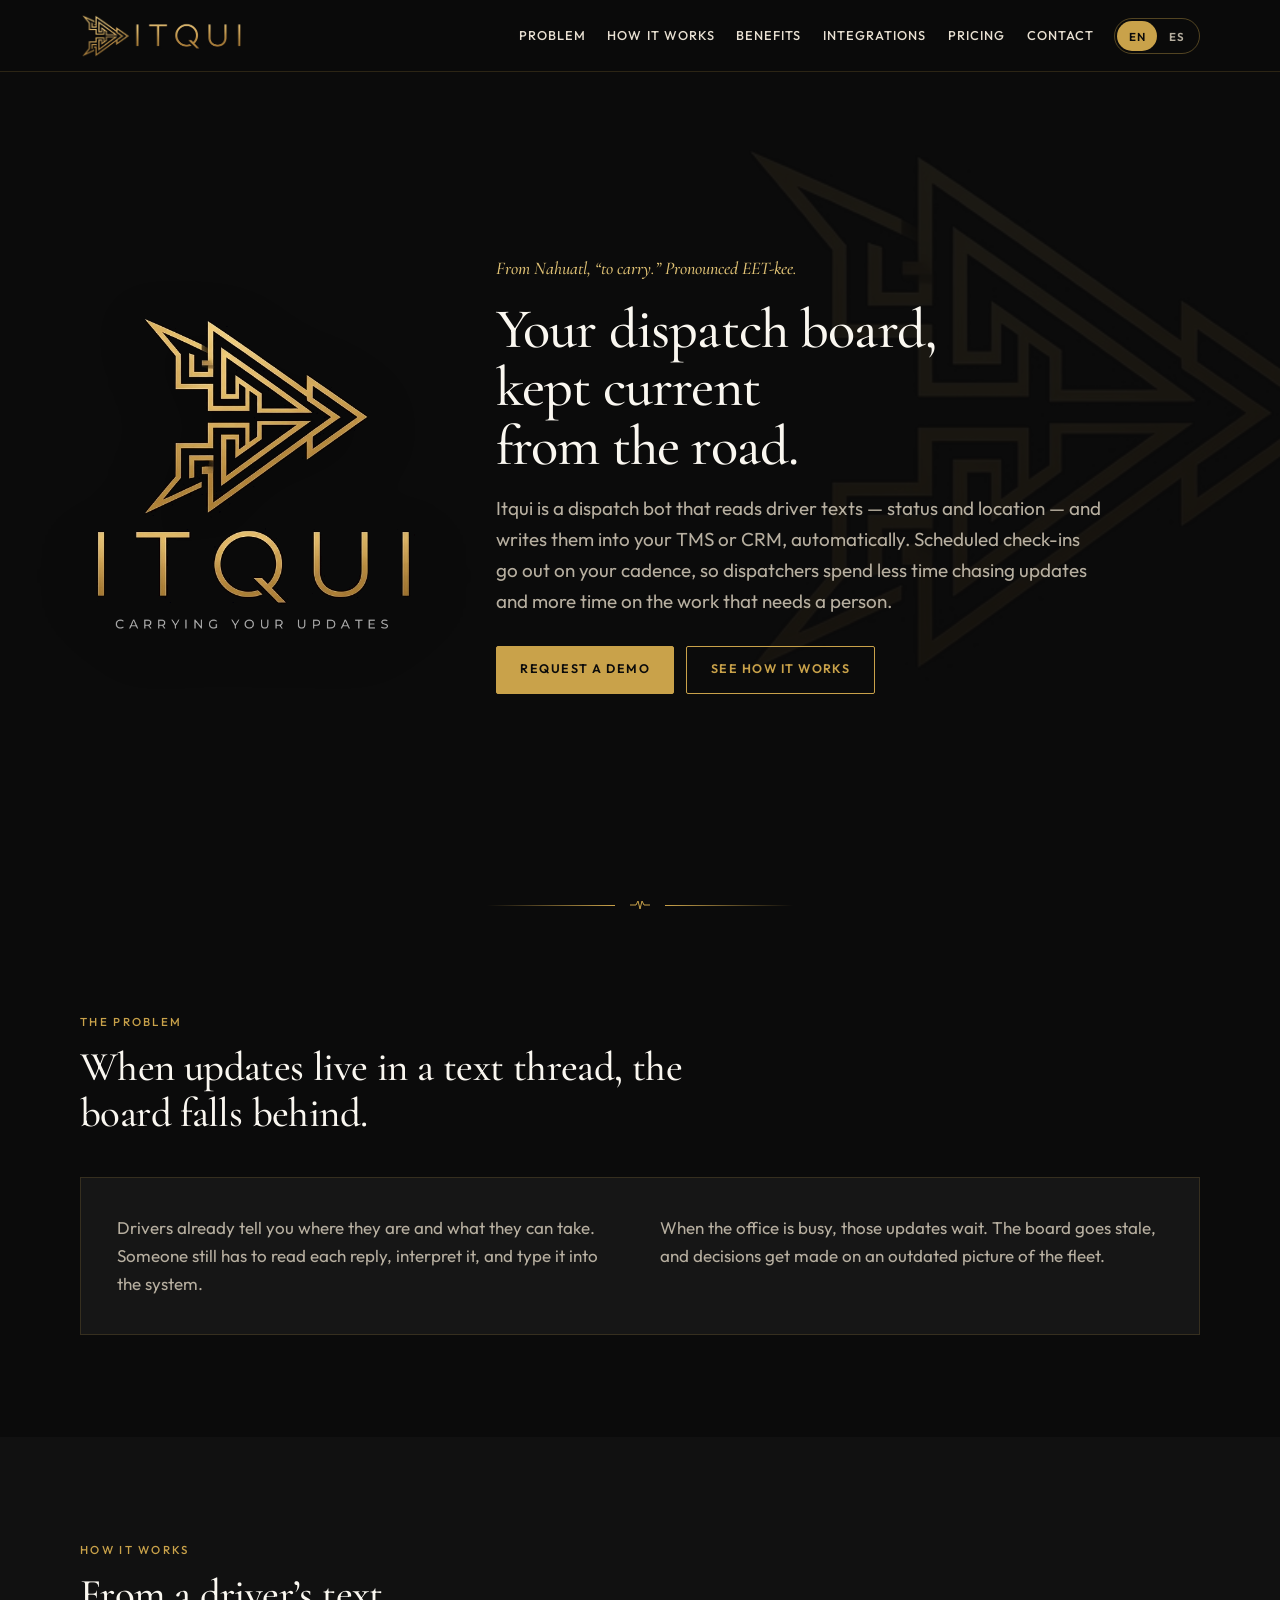
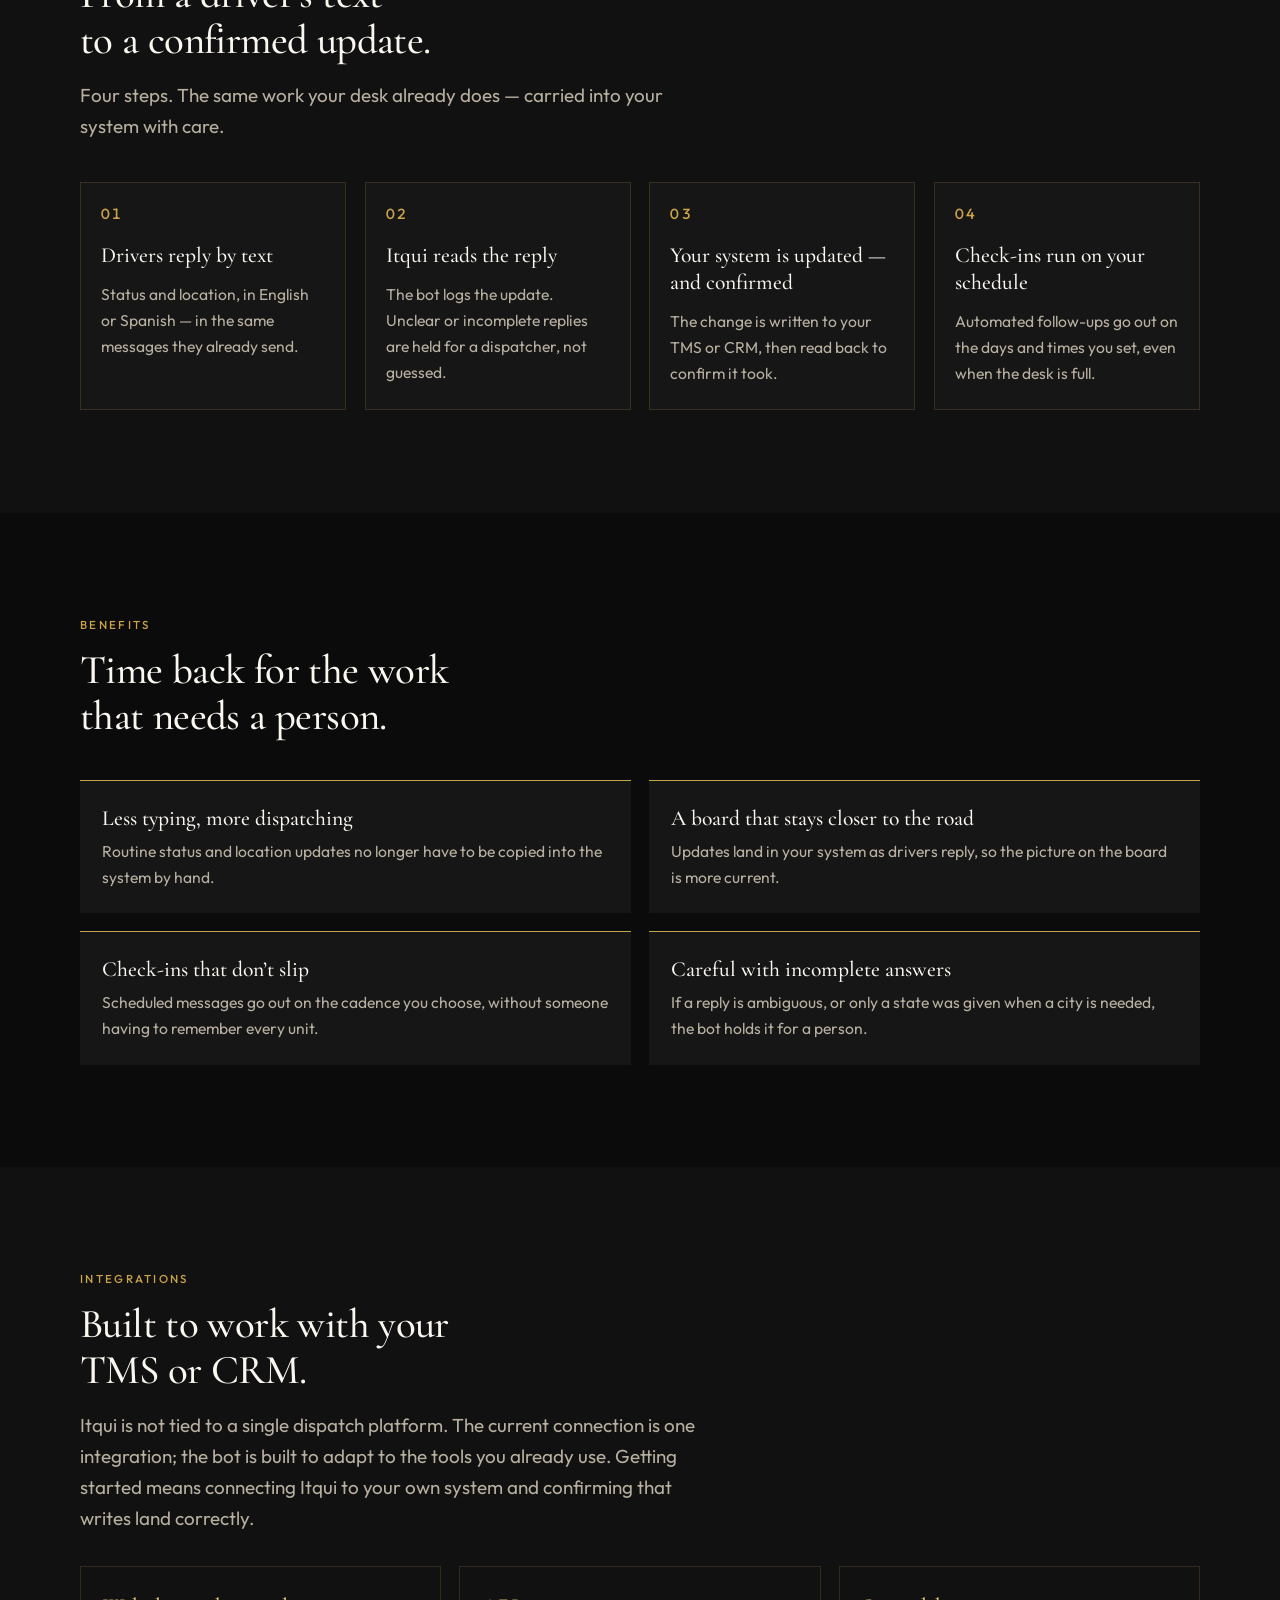
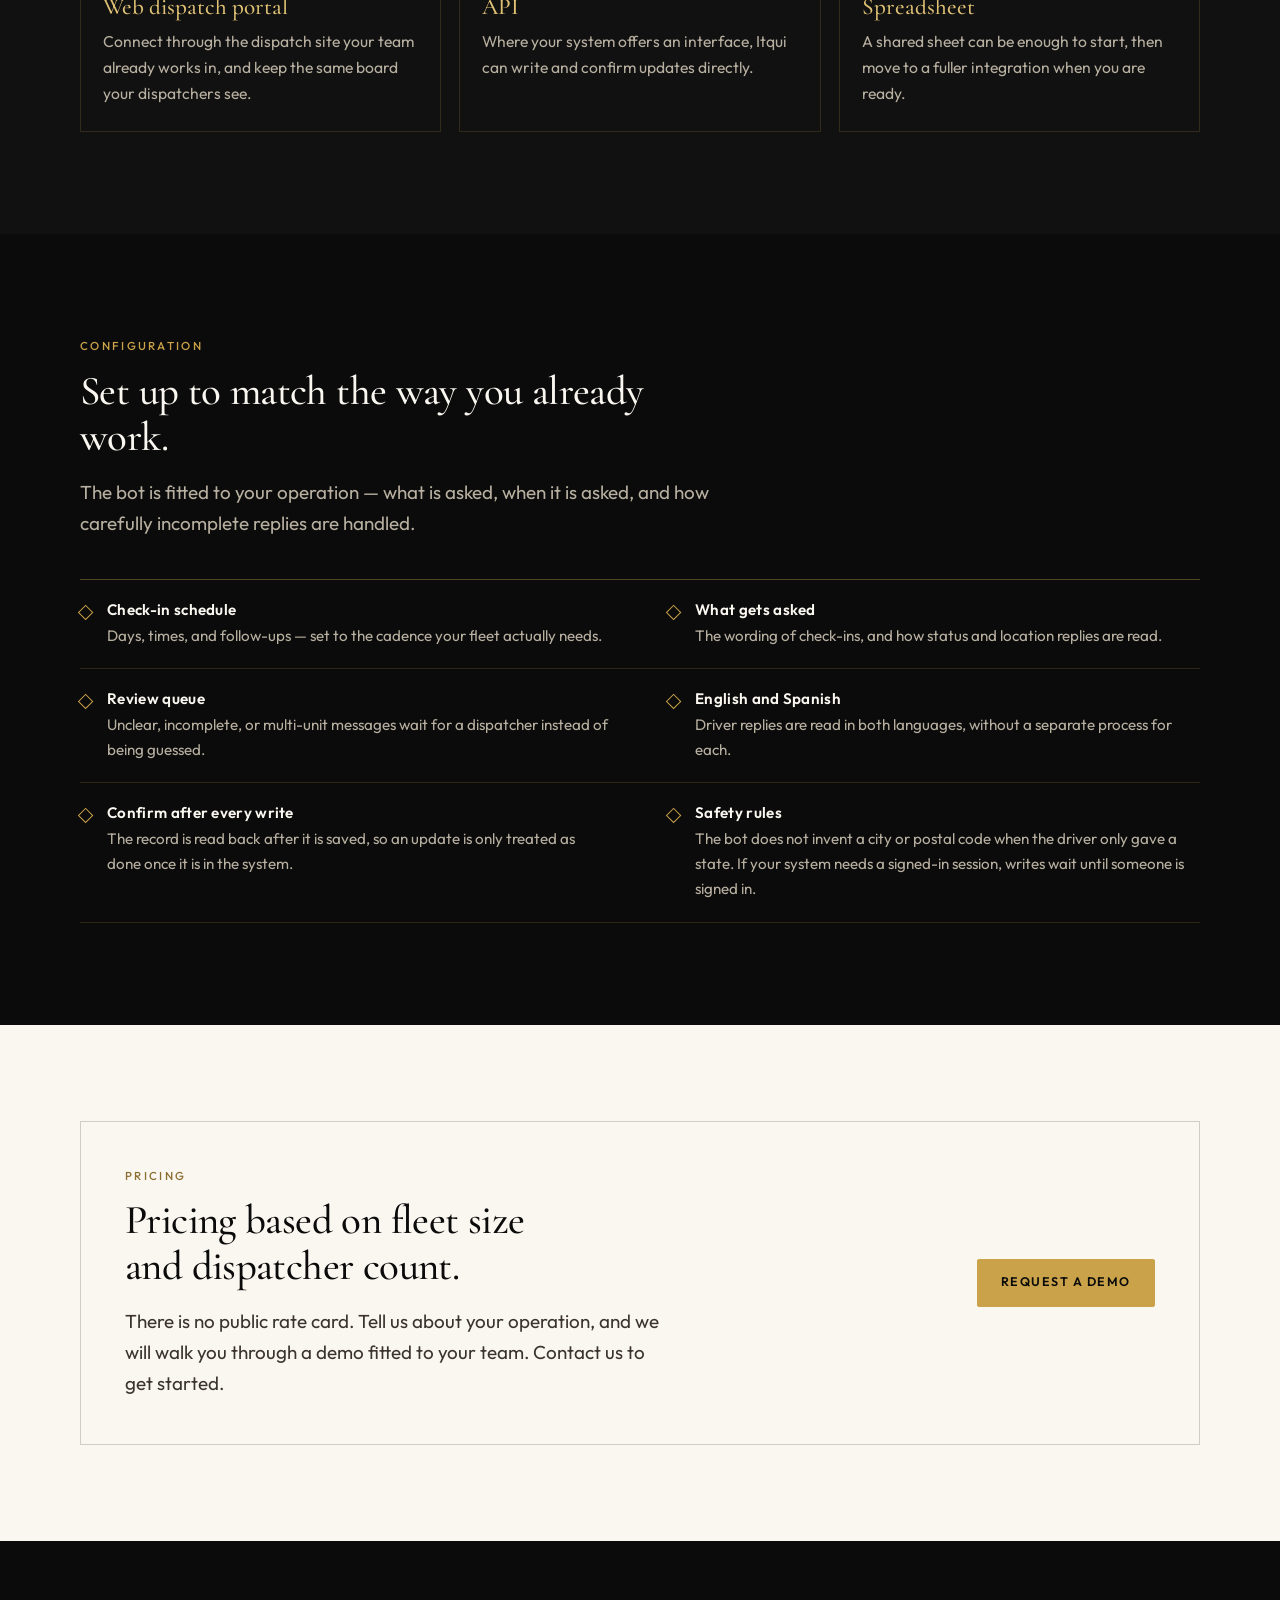
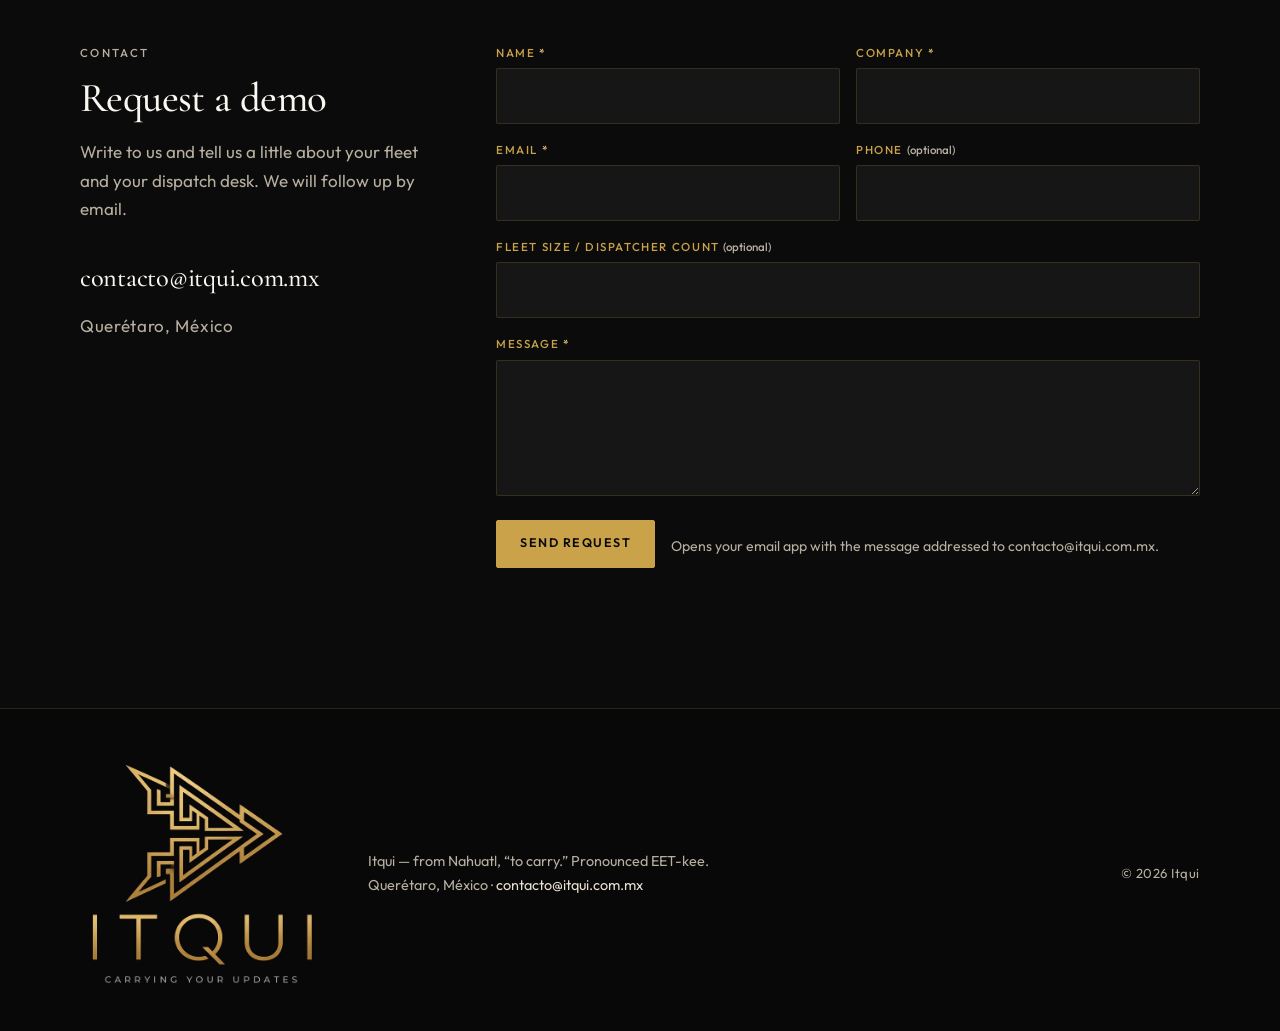
==== index.html @ 15d30010 "Add Itqui marketing site (static HTML/CSS/JS)." ====
<!DOCTYPE html>
<html lang="en" data-lang="en">
<head>
  <meta charset="utf-8">
  <meta name="viewport" content="width=device-width, initial-scale=1">
  <title>Itqui — Carrying your updates</title>
  <meta name="description" content="Itqui is a dispatch bot that keeps your TMS or CRM updated from driver texts — status and location — so dispatchers spend less time chasing updates.">
  <meta name="theme-color" content="#0B0B0B">
  <meta property="og:title" content="Itqui — Carrying your updates">
  <meta property="og:description" content="A dispatch bot that carries status and location updates from driver texts into your TMS or CRM.">
  <meta property="og:type" content="website">
  <meta property="og:locale" content="en_US">
  <meta property="og:locale:alternate" content="es_MX">
  <meta property="og:image" content="assets/itqui-black-gold-en.jpg">
  <link rel="icon" href="assets/favicon.ico" sizes="any">
  <link rel="icon" type="image/png" sizes="32x32" href="assets/favicon-32.png">
  <link rel="apple-touch-icon" href="assets/apple-touch-icon.png">
  <link rel="stylesheet" href="css/styles.css">
  <script>
    (function () {
      try {
        var q = new URLSearchParams(location.search).get("lang");
        var lang = (q === "es" || q === "en") ? q : (localStorage.getItem("itqui-lang") || "en");
        if (lang !== "es") lang = "en";
        document.documentElement.lang = lang;
        document.documentElement.setAttribute("data-lang", lang);
        if (lang === "es") {
          document.title = "Itqui — Llevamos tus actualizaciones";
        }
      } catch (e) {}
    })();
  </script>
</head>
<body id="top">
  <a class="skip" href="#main">
    <span class="lang-en">Skip to content</span>
    <span class="lang-es">Saltar al contenido</span>
  </a>

  <header class="site-header">
    <div class="wrap bar">
      <a class="brand" href="#top">
        <img src="assets/logo-nav.png" width="700" height="194" alt="Itqui">
      </a>
      <nav class="nav" id="site-nav" aria-label="Primary">
        <a href="#problem"><span class="lang-en">Problem</span><span class="lang-es">El problema</span></a>
        <a href="#how"><span class="lang-en">How it works</span><span class="lang-es">Cómo funciona</span></a>
        <a href="#benefits"><span class="lang-en">Benefits</span><span class="lang-es">Beneficios</span></a>
        <a href="#integrations"><span class="lang-en">Integrations</span><span class="lang-es">Integraciones</span></a>
        <a href="#pricing"><span class="lang-en">Pricing</span><span class="lang-es">Precios</span></a>
        <a href="#contact"><span class="lang-en">Contact</span><span class="lang-es">Contacto</span></a>
      </nav>
      <div class="lang-toggle" role="group" aria-label="Language">
        <button type="button" data-set-lang="en" aria-pressed="true">EN</button>
        <button type="button" data-set-lang="es" aria-pressed="false">ES</button>
      </div>
      <button class="menu-btn" type="button" aria-expanded="false" aria-controls="site-nav">
        <span></span>
        <span class="lang-en visually-hidden">Menu</span>
        <span class="lang-es visually-hidden">Menú</span>
      </button>
    </div>
  </header>

  <main id="main">
    <section class="hero" aria-labelledby="hero-title">
      <div class="wrap hero-grid">
        <div class="hero-brand">
          <img class="hero-lockup lang-en" src="assets/logo-lockup-en.png" width="582" height="570" alt="Itqui — Carrying your updates">
          <img class="hero-lockup lang-es" src="assets/logo-lockup-es.png" width="613" height="575" alt="Itqui — Llevamos tus actualizaciones">
        </div>
        <div class="hero-copy">
          <p class="meaning lang-en">From Nahuatl, “to carry.” Pronounced EET-kee.</p>
          <p class="meaning lang-es">Del náhuatl, «llevar». Se pronuncia EET-kee.</p>
          <h1 id="hero-title">
            <span class="lang-en">Your dispatch board,<br>kept current<br>from the road.</span>
            <span class="lang-es">Su tablero de despacho,<br>al día desde la carretera.</span>
          </h1>
          <p class="lead lang-en">Itqui is a dispatch bot that reads driver texts — status and location — and writes them into your TMS or CRM, automatically. Scheduled check-ins go out on your cadence, so dispatchers spend less time chasing updates and more time on the work that needs a person.</p>
          <p class="lead lang-es">Itqui es un bot de despacho que lee los mensajes de sus conductores — estatus y ubicación — y los registra automáticamente en su TMS o CRM. Los seguimientos programados salen en el horario que usted defina, para que los despachadores dediquen menos tiempo a perseguir actualizaciones y más al trabajo que requiere a una persona.</p>
          <div class="actions">
            <a class="btn btn-gold" href="#contact">
              <span class="lang-en">Request a demo</span>
              <span class="lang-es">Solicitar una demostración</span>
            </a>
            <a class="btn btn-ghost" href="#how">
              <span class="lang-en">See how it works</span>
              <span class="lang-es">Vea cómo funciona</span>
            </a>
          </div>
        </div>
      </div>
    </section>

    <div class="wrap" aria-hidden="true">
      <p class="ornament">
        <svg width="22" height="10" viewBox="0 0 22 10" fill="none">
          <path d="M1 5h6l2-4 2 8 2-8 2 4h6" stroke="#C9A24A" stroke-width="1"/>
        </svg>
      </p>
    </div>

    <section class="section" id="problem" aria-labelledby="problem-title">
      <div class="wrap">
        <div class="section-head">
          <p class="kicker"><span class="lang-en">The problem</span><span class="lang-es">El problema</span></p>
          <h2 id="problem-title">
            <span class="lang-en">When updates live in a text thread, the board falls behind.</span>
            <span class="lang-es">Cuando las actualizaciones viven en un hilo de mensajes, el tablero se queda atrás.</span>
          </h2>
        </div>
        <div class="problem-panel">
          <div>
            <p class="lang-en">Drivers already tell you where they are and what they can take. Someone still has to read each reply, interpret it, and type it into the system.</p>
            <p class="lang-es">Los conductores ya le dicen dónde están y qué pueden tomar. Aun así, alguien tiene que leer cada respuesta, interpretarla y capturarla en el sistema.</p>
          </div>
          <div>
            <p class="lang-en">When the office is busy, those updates wait. The board goes stale, and decisions get made on an outdated picture of the fleet.</p>
            <p class="lang-es">Cuando la oficina está ocupada, esas actualizaciones esperan. El tablero se desactualiza, y las decisiones se toman con una imagen atrasada de la flota.</p>
          </div>
        </div>
      </div>
    </section>

    <section class="section alt" id="how" aria-labelledby="how-title">
      <div class="wrap">
        <div class="section-head">
          <p class="kicker"><span class="lang-en">How it works</span><span class="lang-es">Cómo funciona</span></p>
          <h2 id="how-title">
            <span class="lang-en">From a driver’s text<br>to a confirmed update.</span>
            <span class="lang-es">Del mensaje del conductor a una actualización confirmada.</span>
          </h2>
          <p class="section-lead lang-en">Four steps. The same work your desk already does — carried into your system with care.</p>
          <p class="section-lead lang-es">Cuatro pasos. El mismo trabajo que ya hace su mesa de despacho, llevado a su sistema con cuidado.</p>
        </div>
        <div class="steps">
          <article class="step">
            <h3 class="lang-en">Drivers reply by text</h3>
            <h3 class="lang-es">Los conductores responden por mensaje</h3>
            <p class="lang-en">Status and location, in English or Spanish — in the same messages they already send.</p>
            <p class="lang-es">Estatus y ubicación, en español o en inglés, en los mismos mensajes que ya envían.</p>
          </article>
          <article class="step">
            <h3 class="lang-en">Itqui reads the reply</h3>
            <h3 class="lang-es">Itqui lee la respuesta</h3>
            <p class="lang-en">The bot logs the update. Unclear or incomplete replies are held for a dispatcher, not guessed.</p>
            <p class="lang-es">El bot registra la actualización. Las respuestas poco claras o incompletas se retienen para un despachador; no se adivinan.</p>
          </article>
          <article class="step">
            <h3 class="lang-en">Your system is updated — and confirmed</h3>
            <h3 class="lang-es">Su sistema se actualiza, y se confirma</h3>
            <p class="lang-en">The change is written to your TMS or CRM, then read back to confirm it took.</p>
            <p class="lang-es">El cambio se escribe en su TMS o CRM y luego se lee de vuelta para confirmar que quedó registrado.</p>
          </article>
          <article class="step">
            <h3 class="lang-en">Check-ins run on your schedule</h3>
            <h3 class="lang-es">Los seguimientos salen en su horario</h3>
            <p class="lang-en">Automated follow-ups go out on the days and times you set, even when the desk is full.</p>
            <p class="lang-es">Los seguimientos automáticos salen en los días y horarios que usted defina, incluso cuando la mesa está llena.</p>
          </article>
        </div>
      </div>
    </section>

    <section class="section" id="benefits" aria-labelledby="benefits-title">
      <div class="wrap">
        <div class="section-head">
          <p class="kicker"><span class="lang-en">Benefits</span><span class="lang-es">Beneficios</span></p>
          <h2 id="benefits-title">
            <span class="lang-en">Time back for the work<br>that needs a person.</span>
            <span class="lang-es">Tiempo de vuelta para el trabajo que necesita a una persona.</span>
          </h2>
        </div>
        <div class="benefits">
          <article class="benefit">
            <h3 class="lang-en">Less typing, more dispatching</h3>
            <h3 class="lang-es">Menos captura, más despacho</h3>
            <p class="lang-en">Routine status and location updates no longer have to be copied into the system by hand.</p>
            <p class="lang-es">Las actualizaciones rutinarias de estatus y ubicación ya no tienen que copiarse al sistema a mano.</p>
          </article>
          <article class="benefit">
            <h3 class="lang-en">A board that stays closer to the road</h3>
            <h3 class="lang-es">Un tablero más cerca de la carretera</h3>
            <p class="lang-en">Updates land in your system as drivers reply, so the picture on the board is more current.</p>
            <p class="lang-es">Las actualizaciones llegan a su sistema conforme responden los conductores, y el tablero queda más al día.</p>
          </article>
          <article class="benefit">
            <h3 class="lang-en">Check-ins that don’t slip</h3>
            <h3 class="lang-es">Seguimientos que no se posponen</h3>
            <p class="lang-en">Scheduled messages go out on the cadence you choose, without someone having to remember every unit.</p>
            <p class="lang-es">Los mensajes programados salen en el ritmo que usted elija, sin que alguien tenga que recordar cada unidad.</p>
          </article>
          <article class="benefit">
            <h3 class="lang-en">Careful with incomplete answers</h3>
            <h3 class="lang-es">Cuidado con las respuestas incompletas</h3>
            <p class="lang-en">If a reply is ambiguous, or only a state was given when a city is needed, the bot holds it for a person.</p>
            <p class="lang-es">Si una respuesta es ambigua, o solo se indicó el estado cuando se necesita la ciudad, el bot la retiene para una persona.</p>
          </article>
        </div>
      </div>
    </section>

    <section class="section alt" id="integrations" aria-labelledby="integrations-title">
      <div class="wrap">
        <div class="section-head integrations-intro">
          <p class="kicker"><span class="lang-en">Integrations</span><span class="lang-es">Integraciones</span></p>
          <h2 id="integrations-title">
            <span class="lang-en">Built to work with your<br>TMS or CRM.</span>
            <span class="lang-es">Hecho para trabajar con su TMS o CRM.</span>
          </h2>
          <p class="section-lead lang-en">Itqui is not tied to a single dispatch platform. The current connection is one integration; the bot is built to adapt to the tools you already use. Getting started means connecting Itqui to your own system and confirming that writes land correctly.</p>
          <p class="section-lead lang-es">Itqui no está atado a una sola plataforma de despacho. La conexión actual es una integración; el bot está hecho para adaptarse a las herramientas que usted ya usa. Empezar implica conectar Itqui a su propio sistema y confirmar que los registros quedan bien guardados.</p>
        </div>
        <div class="connect">
          <article>
            <h3 class="lang-en">Web dispatch portal</h3>
            <h3 class="lang-es">Portal web de despacho</h3>
            <p class="lang-en">Connect through the dispatch site your team already works in, and keep the same board your dispatchers see.</p>
            <p class="lang-es">Conéctese a través del sitio de despacho en el que su equipo ya trabaja, y conserve el mismo tablero que ven sus despachadores.</p>
          </article>
          <article>
            <h3>API</h3>
            <p class="lang-en">Where your system offers an interface, Itqui can write and confirm updates directly.</p>
            <p class="lang-es">Cuando su sistema ofrece una interfaz, Itqui puede escribir y confirmar las actualizaciones de forma directa.</p>
          </article>
          <article>
            <h3 class="lang-en">Spreadsheet</h3>
            <h3 class="lang-es">Hoja de cálculo</h3>
            <p class="lang-en">A shared sheet can be enough to start, then move to a fuller integration when you are ready.</p>
            <p class="lang-es">Una hoja compartida puede bastar para comenzar, y pasar a una integración más completa cuando usted lo decida.</p>
          </article>
        </div>
      </div>
    </section>

    <section class="section" id="configure" aria-labelledby="configure-title">
      <div class="wrap">
        <div class="section-head">
          <p class="kicker"><span class="lang-en">Configuration</span><span class="lang-es">Configuración</span></p>
          <h2 id="configure-title">
            <span class="lang-en">Set up to match the way you already work.</span>
            <span class="lang-es">Se configura al modo en que usted ya trabaja.</span>
          </h2>
          <p class="section-lead lang-en">The bot is fitted to your operation — what is asked, when it is asked, and how carefully incomplete replies are handled.</p>
          <p class="section-lead lang-es">El bot se ajusta a su operación: qué se pregunta, cuándo se pregunta, y con qué cuidado se tratan las respuestas incompletas.</p>
        </div>
        <div class="config-grid">
          <article class="config-item">
            <span class="config-mark" aria-hidden="true"></span>
            <div>
              <h3 class="lang-en">Check-in schedule</h3>
              <h3 class="lang-es">Horario de seguimientos</h3>
              <p class="lang-en">Days, times, and follow-ups — set to the cadence your fleet actually needs.</p>
              <p class="lang-es">Días, horarios y recordatorios, ajustados al ritmo que su flota realmente necesita.</p>
            </div>
          </article>
          <article class="config-item">
            <span class="config-mark" aria-hidden="true"></span>
            <div>
              <h3 class="lang-en">What gets asked</h3>
              <h3 class="lang-es">Qué se pregunta</h3>
              <p class="lang-en">The wording of check-ins, and how status and location replies are read.</p>
              <p class="lang-es">El texto de los seguimientos, y cómo se leen las respuestas de estatus y ubicación.</p>
            </div>
          </article>
          <article class="config-item">
            <span class="config-mark" aria-hidden="true"></span>
            <div>
              <h3 class="lang-en">Review queue</h3>
              <h3 class="lang-es">Cola de revisión</h3>
              <p class="lang-en">Unclear, incomplete, or multi-unit messages wait for a dispatcher instead of being guessed.</p>
              <p class="lang-es">Los mensajes poco claros, incompletos o de varias unidades esperan a un despachador en lugar de adivinarse.</p>
            </div>
          </article>
          <article class="config-item">
            <span class="config-mark" aria-hidden="true"></span>
            <div>
              <h3 class="lang-en">English and Spanish</h3>
              <h3 class="lang-es">Español e inglés</h3>
              <p class="lang-en">Driver replies are read in both languages, without a separate process for each.</p>
              <p class="lang-es">Las respuestas de los conductores se leen en ambos idiomas, sin un proceso aparte para cada uno.</p>
            </div>
          </article>
          <article class="config-item">
            <span class="config-mark" aria-hidden="true"></span>
            <div>
              <h3 class="lang-en">Confirm after every write</h3>
              <h3 class="lang-es">Confirmar después de cada registro</h3>
              <p class="lang-en">The record is read back after it is saved, so an update is only treated as done once it is in the system.</p>
              <p class="lang-es">El registro se lee de vuelta después de guardarse, de modo que una actualización solo se da por hecha cuando ya está en el sistema.</p>
            </div>
          </article>
          <article class="config-item">
            <span class="config-mark" aria-hidden="true"></span>
            <div>
              <h3 class="lang-en">Safety rules</h3>
              <h3 class="lang-es">Reglas de seguridad</h3>
              <p class="lang-en">The bot does not invent a city or postal code when the driver only gave a state. If your system needs a signed-in session, writes wait until someone is signed in.</p>
              <p class="lang-es">El bot no inventa una ciudad o un código postal cuando el conductor solo indicó el estado. Si su sistema necesita una sesión iniciada, las escrituras esperan hasta que alguien ingrese.</p>
            </div>
          </article>
        </div>
      </div>
    </section>

    <section class="pricing" id="pricing" aria-labelledby="pricing-title">
      <div class="wrap">
        <div class="pricing-frame">
          <div class="pricing-inner">
            <div>
              <p class="kicker"><span class="lang-en">Pricing</span><span class="lang-es">Precios</span></p>
              <h2 id="pricing-title">
                <span class="lang-en">Pricing based on fleet size<br>and dispatcher count.</span>
                <span class="lang-es">Los precios se basan en el tamaño de la flota<br>y el número de despachadores.</span>
              </h2>
              <p class="section-lead lang-en">There is no public rate card. Tell us about your operation, and we will walk you through a demo fitted to your team. Contact us to get started.</p>
              <p class="section-lead lang-es">No publicamos una lista de tarifas. Cuéntenos sobre su operación y le presentaremos una demostración ajustada a su equipo. Contáctenos para comenzar.</p>
            </div>
            <a class="btn btn-gold" href="#contact">
              <span class="lang-en">Request a demo</span>
              <span class="lang-es">Solicitar una demostración</span>
            </a>
          </div>
        </div>
      </div>
    </section>

    <section class="section" id="contact" aria-labelledby="contact-title">
      <div class="wrap contact-grid">
        <aside class="contact-aside">
          <p class="kicker"><span class="lang-en">Contact</span><span class="lang-es">Contacto</span></p>
          <h2 id="contact-title">
            <span class="lang-en">Request a demo</span>
            <span class="lang-es">Solicite una demostración</span>
          </h2>
          <p class="lang-en">Write to us and tell us a little about your fleet and your dispatch desk. We will follow up by email.</p>
          <p class="lang-es">Escríbanos y cuéntenos un poco sobre su flota y su mesa de despacho. Le responderemos por correo.</p>
          <a class="contact-email" href="mailto:contacto@itqui.com.mx">contacto@itqui.com.mx</a>
          <p class="place">Querétaro, México</p>
        </aside>

        <form class="form" id="demo-form" action="mailto:contacto@itqui.com.mx" method="post" enctype="text/plain">
          <div class="field">
            <label for="name"><span class="lang-en">Name</span><span class="lang-es">Nombre</span> <span class="req" aria-hidden="true">*</span></label>
            <input id="name" name="name" type="text" autocomplete="name" required>
          </div>
          <div class="field">
            <label for="company"><span class="lang-en">Company</span><span class="lang-es">Empresa</span> <span class="req" aria-hidden="true">*</span></label>
            <input id="company" name="company" type="text" autocomplete="organization" required>
          </div>
          <div class="field">
            <label for="email"><span class="lang-en">Email</span><span class="lang-es">Correo</span> <span class="req" aria-hidden="true">*</span></label>
            <input id="email" name="email" type="email" autocomplete="email" required>
          </div>
          <div class="field">
            <label for="phone"><span class="lang-en">Phone <span style="text-transform:none;letter-spacing:0;color:var(--muted)">(optional)</span></span><span class="lang-es">Teléfono <span style="text-transform:none;letter-spacing:0;color:var(--muted)">(opcional)</span></span></label>
            <input id="phone" name="phone" type="tel" autocomplete="tel">
          </div>
          <div class="field full">
            <label for="size"><span class="lang-en">Fleet size / dispatcher count <span style="text-transform:none;letter-spacing:0;color:var(--muted)">(optional)</span></span><span class="lang-es">Tamaño de flota / número de despachadores <span style="text-transform:none;letter-spacing:0;color:var(--muted)">(opcional)</span></span></label>
            <input id="size" name="size" type="text" autocomplete="off">
          </div>
          <div class="field full">
            <label for="message"><span class="lang-en">Message</span><span class="lang-es">Mensaje</span> <span class="req" aria-hidden="true">*</span></label>
            <textarea id="message" name="message" required></textarea>
          </div>
          <div class="full form-actions">
            <button class="btn btn-gold" type="submit">
              <span class="lang-en">Send request</span>
              <span class="lang-es">Enviar solicitud</span>
            </button>
            <p class="form-note lang-en">Opens your email app with the message addressed to contacto@itqui.com.mx.</p>
            <p class="form-note lang-es">Abre su aplicación de correo con el mensaje dirigido a contacto@itqui.com.mx.</p>
          </div>
          <p class="form-status full" id="form-status" role="status" aria-live="polite"></p>
        </form>
      </div>
    </section>
  </main>

  <footer class="site-footer">
    <div class="wrap footer-grid">
      <a href="#top">
        <img class="footer-lockup lang-en" src="assets/logo-lockup-en.png" width="582" height="570" alt="Itqui — Carrying your updates">
        <img class="footer-lockup lang-es" src="assets/logo-lockup-es.png" width="613" height="575" alt="Itqui — Llevamos tus actualizaciones">
      </a>
      <div>
        <p class="footer-meta lang-en">Itqui — from Nahuatl, “to carry.” Pronounced EET-kee.</p>
        <p class="footer-meta lang-es">Itqui — del náhuatl, «llevar». Se pronuncia EET-kee.</p>
        <p class="footer-meta">Querétaro, México · <a href="mailto:contacto@itqui.com.mx">contacto@itqui.com.mx</a></p>
      </div>
      <p class="footer-legal">© 2026 Itqui</p>
    </div>
  </footer>

  <script src="js/main.js"></script>
</body>
</html>
---- css/styles.css ----
@import url("fonts.css");

:root {
  --black: #0B0B0B;
  --ink: #111111;
  --charcoal: #2B2B2B;
  --panel: #161616;
  --gold: #C9A24A;
  --gold-bright: #E0C275;
  --gold-deep: #8A6E32;
  --ivory: #FAF7F0;
  --ivory-dim: #E8E0D2;
  --text: #F3EDE0;
  --muted: #B7AFA0;
  --line: rgba(201, 162, 74, 0.38);
  --line-soft: rgba(201, 162, 74, 0.18);
  --header-h: 4.5rem;
  --wrap: 70rem;
  --gutter: clamp(1.25rem, 4.5vw, 2.75rem);
  --font-sans: "Outfit", "Segoe UI", sans-serif;
  --font-serif: "Cormorant Garamond", "Times New Roman", serif;
  --radius: 2px;
  --shadow: 0 20px 60px rgba(0, 0, 0, 0.35);
}

*,
*::before,
*::after { box-sizing: border-box; }

html {
  scroll-behavior: smooth;
  scroll-padding-top: calc(var(--header-h) + 0.85rem);
  background: var(--black);
}

@media (prefers-reduced-motion: reduce) {
  html { scroll-behavior: auto; }
  *, *::before, *::after {
    animation: none !important;
    transition: none !important;
  }
}

body {
  margin: 0;
  overflow-x: hidden;
  background: var(--black);
  color: var(--text);
  font-family: var(--font-sans);
  font-weight: 400;
  font-size: 1.0625rem;
  line-height: 1.65;
  -webkit-font-smoothing: antialiased;
  -moz-osx-font-smoothing: grayscale;
  text-rendering: optimizeLegibility;
}

img { max-width: 100%; height: auto; display: block; }
button, input, select, textarea { font: inherit; color: inherit; }
a { color: var(--gold); text-decoration: none; }
a:hover { color: var(--gold-bright); }

::selection {
  background: var(--gold);
  color: var(--black);
}

:focus { outline: none; }
:focus-visible {
  outline: 2px solid var(--gold-bright);
  outline-offset: 3px;
}

.wrap {
  width: min(var(--wrap), calc(100% - 2 * var(--gutter)));
  margin-inline: auto;
}

/* Language visibility */
html[data-lang="en"] .lang-es,
html[data-lang="es"] .lang-en { display: none !important; }

/* Skip link */
.skip {
  position: absolute;
  left: var(--gutter);
  top: -100px;
  z-index: 200;
  background: var(--gold);
  color: var(--black);
  padding: 0.6rem 1rem;
  font-weight: 600;
  letter-spacing: 0.04em;
  text-transform: uppercase;
  font-size: 0.8rem;
}
.skip:focus { top: 0.6rem; color: var(--black); }

/* Header */
.site-header {
  position: sticky;
  top: 0;
  z-index: 100;
  height: var(--header-h);
  background: rgba(11, 11, 11, 0.88);
  backdrop-filter: blur(16px) saturate(1.2);
  -webkit-backdrop-filter: blur(16px) saturate(1.2);
  border-bottom: 1px solid var(--line-soft);
}

.site-header .bar {
  height: var(--header-h);
  display: flex;
  align-items: center;
  gap: 1.25rem;
}

.brand {
  display: flex;
  align-items: center;
  flex: 0 0 auto;
  margin-right: auto;
}
.brand img {
  height: 2.55rem;
  width: auto;
}
@media (min-width: 700px) {
  .brand img { height: 2.85rem; }
}

.nav {
  display: flex;
  align-items: center;
  gap: 0.15rem 1.35rem;
}
.nav a {
  color: var(--ivory-dim);
  font-size: 0.8rem;
  font-weight: 500;
  letter-spacing: 0.08em;
  text-transform: uppercase;
  padding: 0.35rem 0;
  position: relative;
}
.nav a:hover { color: var(--ivory); }
.nav a::after {
  content: "";
  position: absolute;
  left: 0;
  right: 0;
  bottom: 0;
  height: 1px;
  background: var(--gold);
  transform: scaleX(0);
  transform-origin: left;
  transition: transform 0.25s ease;
}
.nav a:hover::after,
.nav a:focus-visible::after { transform: scaleX(1); }

.lang-toggle {
  display: inline-flex;
  align-items: center;
  border: 1px solid var(--line);
  border-radius: 999px;
  padding: 0.15rem;
  flex: 0 0 auto;
}
.lang-toggle button {
  appearance: none;
  background: transparent;
  border: 0;
  color: var(--muted);
  cursor: pointer;
  min-width: 2.4rem;
  height: 1.85rem;
  padding: 0 0.7rem;
  border-radius: 999px;
  font-size: 0.72rem;
  font-weight: 600;
  letter-spacing: 0.12em;
}
.lang-toggle button[aria-pressed="true"] {
  background: var(--gold);
  color: var(--black);
}
.lang-toggle button:hover:not([aria-pressed="true"]) {
  color: var(--ivory);
}

.menu-btn {
  display: none;
  appearance: none;
  background: transparent;
  border: 1px solid var(--line);
  width: 2.6rem;
  height: 2.6rem;
  padding: 0;
  cursor: pointer;
  border-radius: var(--radius);
  position: relative;
  flex: 0 0 auto;
}
.menu-btn span,
.menu-btn span::before,
.menu-btn span::after {
  display: block;
  width: 1.05rem;
  height: 1.5px;
  background: var(--gold);
  position: absolute;
  left: 50%;
  top: 50%;
  transform: translate(-50%, -50%);
  transition: 0.2s ease;
}
.menu-btn span::before,
.menu-btn span::after { content: ""; }
.menu-btn span::before { transform: translate(-50%, calc(-50% - 5px)); }
.menu-btn span::after { transform: translate(-50%, calc(-50% + 5px)); }
.menu-btn[aria-expanded="true"] span { background: transparent; }
.menu-btn[aria-expanded="true"] span::before {
  transform: translate(-50%, -50%) rotate(45deg);
}
.menu-btn[aria-expanded="true"] span::after {
  transform: translate(-50%, -50%) rotate(-45deg);
}

@media (max-width: 980px) {
  .menu-btn { display: inline-block; }
  .nav {
    display: none;
    position: absolute;
    top: var(--header-h);
    left: 0;
    right: 0;
    flex-direction: column;
    align-items: stretch;
    gap: 0;
    background: #0B0B0B;
    border-bottom: 1px solid var(--line);
    padding: 0.5rem var(--gutter) 1.5rem;
    min-height: calc(100svh - var(--header-h));
    z-index: 99;
  }
  body.nav-open .nav { display: flex; }
  body.nav-open { overflow: hidden; }
  .nav a {
    padding: 0.85rem 0;
    border-bottom: 1px solid var(--line-soft);
    font-size: 0.9rem;
  }
  .nav a::after { display: none; }
}

/* Shared typography */
.kicker {
  margin: 0 0 0.85rem;
  color: var(--gold);
  font-size: 0.72rem;
  font-weight: 500;
  letter-spacing: 0.2em;
  text-transform: uppercase;
}
h1, h2, h3 {
  font-family: var(--font-serif);
  font-weight: 500;
  color: var(--ivory);
  letter-spacing: -0.015em;
  line-height: 1.12;
}
h1 {
  margin: 0 0 1.1rem;
  font-size: clamp(2.15rem, 4.4vw, 3.85rem);
  font-weight: 500;
  line-height: 1.04;
}
h2 {
  margin: 0 0 1rem;
  font-size: clamp(1.85rem, 3.2vw, 2.85rem);
}
h3 {
  margin: 0 0 0.45rem;
  font-size: 1.35rem;
  letter-spacing: 0;
  line-height: 1.25;
}
.lead, .section-lead {
  margin: 0;
  color: var(--muted);
  font-size: clamp(1.02rem, 1.5vw, 1.18rem);
  line-height: 1.65;
  max-width: 40rem;
}
.section {
  padding: clamp(3.5rem, 8vw, 6.5rem) 0;
  position: relative;
}
.section.alt { background: var(--ink); }
.section-head {
  max-width: 40rem;
  margin-bottom: 2.5rem;
}

/* Buttons */
.btn {
  display: inline-flex;
  align-items: center;
  justify-content: center;
  gap: 0.55rem;
  min-height: 3rem;
  padding: 0.8rem 1.45rem;
  border-radius: var(--radius);
  font-size: 0.78rem;
  font-weight: 600;
  letter-spacing: 0.12em;
  text-transform: uppercase;
  cursor: pointer;
  border: 1px solid transparent;
  text-decoration: none;
  transition: background 0.2s ease, color 0.2s ease, border-color 0.2s ease;
}
.btn-gold {
  background: var(--gold);
  color: var(--black);
  border-color: var(--gold);
}
.btn-gold:hover {
  background: var(--gold-bright);
  color: var(--black);
  border-color: var(--gold-bright);
}
.btn-ghost {
  background: transparent;
  color: var(--gold);
  border-color: var(--gold);
}
.btn-ghost:hover {
  background: rgba(201, 162, 74, 0.1);
  color: var(--gold-bright);
  border-color: var(--gold-bright);
}
.btn-dark {
  background: var(--black);
  color: var(--ivory);
  border-color: var(--black);
}
.btn-dark:hover {
  background: var(--charcoal);
  color: var(--ivory);
}

.actions {
  display: flex;
  flex-wrap: wrap;
  gap: 0.75rem;
  margin-top: 1.75rem;
}

/* Ornamental rule */
.ornament {
  display: flex;
  align-items: center;
  justify-content: center;
  gap: 0.85rem;
  margin: 0;
  color: var(--gold);
}
.ornament::before,
.ornament::after {
  content: "";
  height: 1px;
  width: min(8rem, 22vw);
  background: linear-gradient(90deg, transparent, var(--gold));
}
.ornament::after {
  background: linear-gradient(90deg, var(--gold), transparent);
}
.ornament svg { flex: 0 0 auto; }

/* Hero */
.hero {
  position: relative;
  overflow: hidden;
  padding: clamp(2.2rem, 6vw, 4.5rem) 0 clamp(3.5rem, 8vw, 6rem);
  min-height: calc(100svh - var(--header-h));
  display: flex;
  align-items: center;
}
.hero::before {
  content: "";
  position: absolute;
  right: -6%;
  top: 8%;
  width: min(54vw, 620px);
  aspect-ratio: 385 / 341;
  background: url("../assets/logo-mark.png") no-repeat center / contain;
  opacity: 0.07;
  pointer-events: none;
}
.hero-grid {
  position: relative;
  display: grid;
  gap: clamp(1.75rem, 4vw, 4rem);
  align-items: center;
}
@media (min-width: 980px) {
  .hero-grid {
    grid-template-columns: minmax(15rem, 22rem) 1fr;
    gap: 4rem;
  }
}

@media (max-width: 979px) {
  .hero::before { display: none; }
  .hero { min-height: 0; }
  .hero-lockup { width: min(100%, 17.5rem); }
}

.hero-brand { display: flex; justify-content: center; }
.hero-lockup {
  width: min(100%, 22rem);
  margin-inline: auto;
  filter: drop-shadow(0 12px 28px rgba(0, 0, 0, 0.45));
}
.hero-copy { max-width: 38rem; }
.meaning {
  margin: 0 0 1rem;
  color: var(--gold-bright);
  font-family: var(--font-serif);
  font-style: italic;
  font-size: 1.12rem;
  font-weight: 500;
}

/* Problem */
.problem-panel {
  border: 1px solid var(--line-soft);
  background: var(--panel);
  padding: clamp(1.5rem, 3vw, 2.25rem);
  display: grid;
  gap: 1.5rem;
}
@media (min-width: 800px) {
  .problem-panel {
    grid-template-columns: 1fr 1fr;
    gap: 2.5rem;
    align-items: start;
  }
}
.problem-panel p { margin: 0; color: var(--muted); }
.problem-panel p + p { margin-top: 1rem; }

/* How it works */
.steps {
  display: grid;
  gap: 1.15rem;
  counter-reset: step;
}
@media (min-width: 800px) {
  .steps { grid-template-columns: 1fr 1fr; }
}
@media (min-width: 1100px) {
  .steps { grid-template-columns: repeat(4, 1fr); }
}
.step {
  position: relative;
  padding: 1.5rem 1.25rem 1.4rem;
  border: 1px solid var(--line-soft);
  background: var(--panel);
  min-height: 100%;
  display: flex;
  flex-direction: column;
  gap: 0.4rem;
}
.step::before {
  counter-increment: step;
  content: counter(step, decimal-leading-zero);
  font-family: var(--font-sans);
  font-weight: 500;
  font-size: 0.92rem;
  color: var(--gold);
  letter-spacing: 0.16em;
  font-variant-numeric: tabular-nums lining-nums;
  display: block;
  margin-bottom: 0.85rem;
  line-height: 1;
}
.step p {
  margin: 0;
  color: var(--muted);
  font-size: 0.98rem;
}

/* Benefits */
.benefits {
  display: grid;
  gap: 1.15rem;
}
@media (min-width: 700px) {
  .benefits { grid-template-columns: 1fr 1fr; }
}
.benefit {
  padding: 1.5rem 1.35rem 1.4rem;
  border-top: 1px solid var(--gold);
  background: var(--panel);
}
.benefit p {
  margin: 0;
  color: var(--muted);
  font-size: 0.98rem;
}

/* Integrations */
.integrations-intro { margin-bottom: 2rem; }
.connect {
  display: grid;
  gap: 1.15rem;
}
@media (min-width: 800px) {
  .connect { grid-template-columns: repeat(3, 1fr); }
}
.connect article {
  padding: 1.6rem 1.35rem 1.5rem;
  border: 1px solid var(--line-soft);
  background: transparent;
}
.connect h3 { color: var(--gold-bright); font-size: 1.45rem; }
.connect p { margin: 0; color: var(--muted); font-size: 0.98rem; }

/* Configuration */
.config-grid {
  display: grid;
  gap: 0;
  border-top: 1px solid var(--line);
}
@media (min-width: 800px) {
  .config-grid { grid-template-columns: 1fr 1fr; }
}
.config-item {
  display: grid;
  grid-template-columns: auto 1fr;
  gap: 0.9rem 1rem;
  padding: 1.25rem 0.25rem 1.25rem 0;
  border-bottom: 1px solid var(--line-soft);
  align-items: start;
}
@media (min-width: 800px) {
  .config-item:nth-child(odd) { padding-right: 1.75rem; }
  .config-item:nth-child(even) { padding-left: 1.75rem; }
}
.config-mark {
  width: 0.7rem;
  height: 0.7rem;
  margin-top: 0.45rem;
  border: 1px solid var(--gold);
  background: transparent;
  transform: rotate(45deg);
  flex: 0 0 auto;
}
.config-item h3 {
  font-family: var(--font-sans);
  font-size: 0.95rem;
  font-weight: 600;
  letter-spacing: 0.02em;
  margin: 0 0 0.25rem;
}
.config-item p {
  margin: 0;
  color: var(--muted);
  font-size: 0.95rem;
  grid-column: 2;
}

/* Pricing band */
.pricing {
  background: var(--ivory);
  color: var(--black);
  padding: clamp(3.5rem, 8vw, 6rem) 0;
}
.pricing .kicker { color: var(--gold-deep); }
.pricing h2,
.pricing p { color: var(--black); }
.pricing .section-lead { color: #3A342C; max-width: 34rem; }
.pricing-inner {
  display: grid;
  gap: 2rem;
  align-items: end;
}
@media (min-width: 800px) {
  .pricing-inner {
    grid-template-columns: 1.3fr auto;
    align-items: center;
    gap: 3rem;
  }
}
.pricing-frame {
  border: 1px solid rgba(11, 11, 11, 0.18);
  padding: clamp(1.75rem, 4vw, 2.75rem);
}

/* Contact */
.contact-grid {
  display: grid;
  gap: 2.5rem;
}
@media (min-width: 880px) {
  .contact-grid {
    grid-template-columns: minmax(16rem, 22rem) 1fr;
    gap: 4rem;
    align-items: start;
  }
}
.contact-aside p { color: var(--muted); }
.contact-email {
  display: inline-block;
  margin: 1.1rem 0 0.35rem;
  font-family: var(--font-serif);
  font-size: 1.65rem;
  font-weight: 500;
  color: var(--ivory);
  letter-spacing: -0.01em;
  word-break: break-word;
}
.contact-email:hover { color: var(--gold-bright); }
.place {
  margin: 0.35rem 0 0;
  color: var(--muted);
  letter-spacing: 0.04em;
}

.form {
  display: grid;
  gap: 1rem;
  grid-template-columns: 1fr;
}
@media (min-width: 640px) {
  .form { grid-template-columns: 1fr 1fr; }
  .form .full { grid-column: 1 / -1; }
}
.field label {
  display: block;
  margin-bottom: 0.4rem;
  font-size: 0.72rem;
  font-weight: 500;
  letter-spacing: 0.14em;
  text-transform: uppercase;
  color: var(--gold);
}
.field .req { color: var(--gold-bright); }
.field input,
.field textarea {
  width: 100%;
  background: var(--panel);
  border: 1px solid var(--line-soft);
  border-radius: var(--radius);
  color: var(--ivory);
  padding: 0.8rem 0.9rem;
  caret-color: var(--gold);
}
.field input:hover,
.field textarea:hover { border-color: var(--line); }
.field input:focus-visible,
.field textarea:focus-visible {
  outline: none;
  border-color: var(--gold);
  box-shadow: 0 0 0 3px rgba(201, 162, 74, 0.2);
}
.field textarea {
  min-height: 8.5rem;
  resize: vertical;
}
.form-note {
  margin: 0.4rem 0 0;
  font-size: 0.88rem;
  color: var(--muted);
}
.form-status {
  margin: 0.2rem 0 0;
  font-size: 0.95rem;
  color: var(--gold-bright);
  min-height: 1.2em;
}
.form-actions { display: flex; align-items: center; gap: 1rem; flex-wrap: wrap; }

/* Footer */
.site-footer {
  border-top: 1px solid var(--line-soft);
  padding: 2.75rem 0 2.2rem;
  background: #080808;
}
.footer-grid {
  display: grid;
  gap: 1.75rem;
  align-items: end;
}
@media (min-width: 800px) {
  .footer-grid {
    grid-template-columns: auto 1fr auto;
    align-items: center;
    gap: 2.5rem;
  }
}
.footer-lockup {
  width: min(16.5rem, 70vw);
}
@media (min-width: 800px) {
  .footer-lockup { width: 15.5rem; }
}
.footer-meta {
  color: var(--muted);
  font-size: 0.9rem;
  margin: 0;
}
.footer-meta a { color: var(--ivory-dim); }
.footer-meta a:hover { color: var(--gold-bright); }
.footer-legal {
  margin: 0;
  color: var(--muted);
  font-size: 0.82rem;
  letter-spacing: 0.04em;
}

@media (max-width: 899px) {
  .hero::before { display: none; }
  .hero { min-height: 0; padding-top: 1.35rem; padding-bottom: 2.5rem; }
  .hero-lockup { width: min(100%, 14.75rem); }
  .meaning { margin-bottom: 0.65rem; }
  .hero .lead { font-size: 0.98rem; line-height: 1.55; }
  .actions { flex-direction: column; align-items: stretch; }
  .actions .btn { width: 100%; }
}



.visually-hidden {
  position: absolute;
  width: 1px;
  height: 1px;
  padding: 0;
  margin: -1px;
  overflow: hidden;
  clip: rect(0, 0, 0, 0);
  white-space: nowrap;
  border: 0;
}

html[data-lang="en"] .lang-toggle button[data-set-lang="en"],
html[data-lang="es"] .lang-toggle button[data-set-lang="es"] {
  background: var(--gold);
  color: var(--black);
}
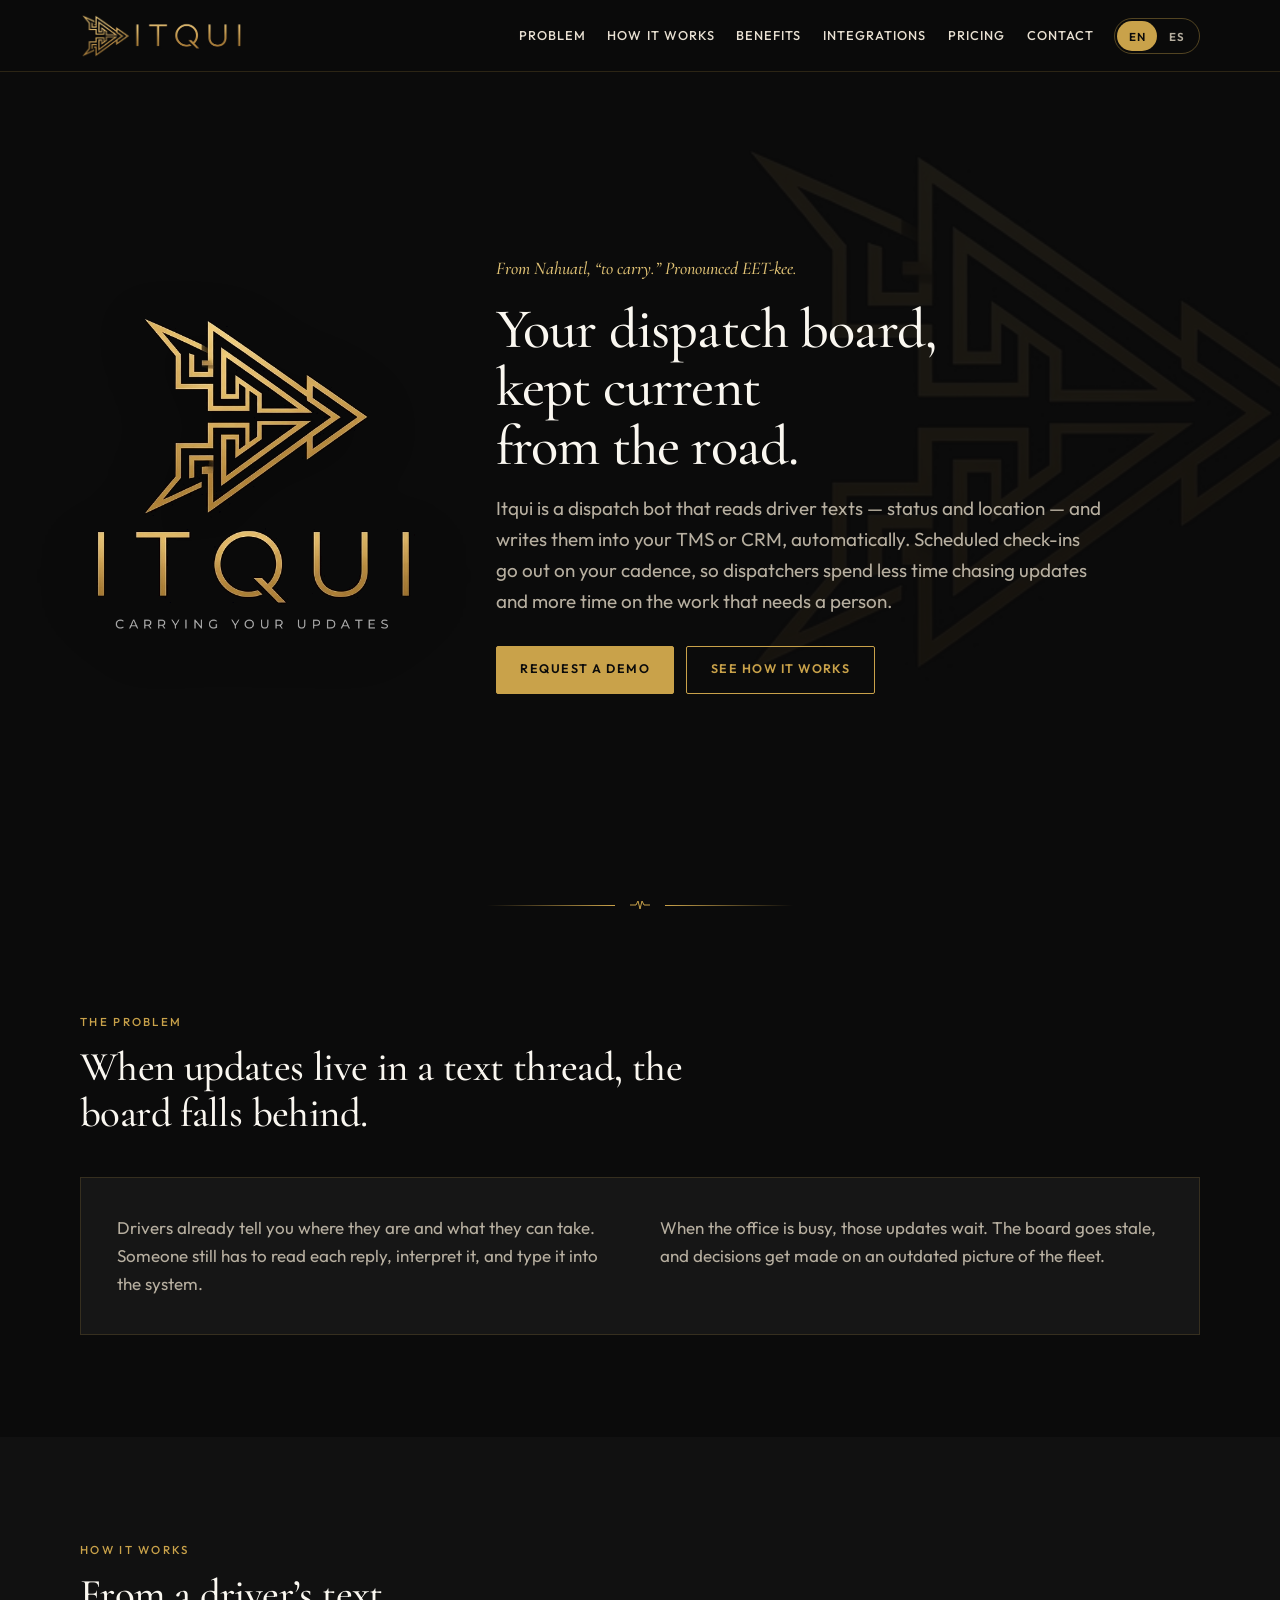
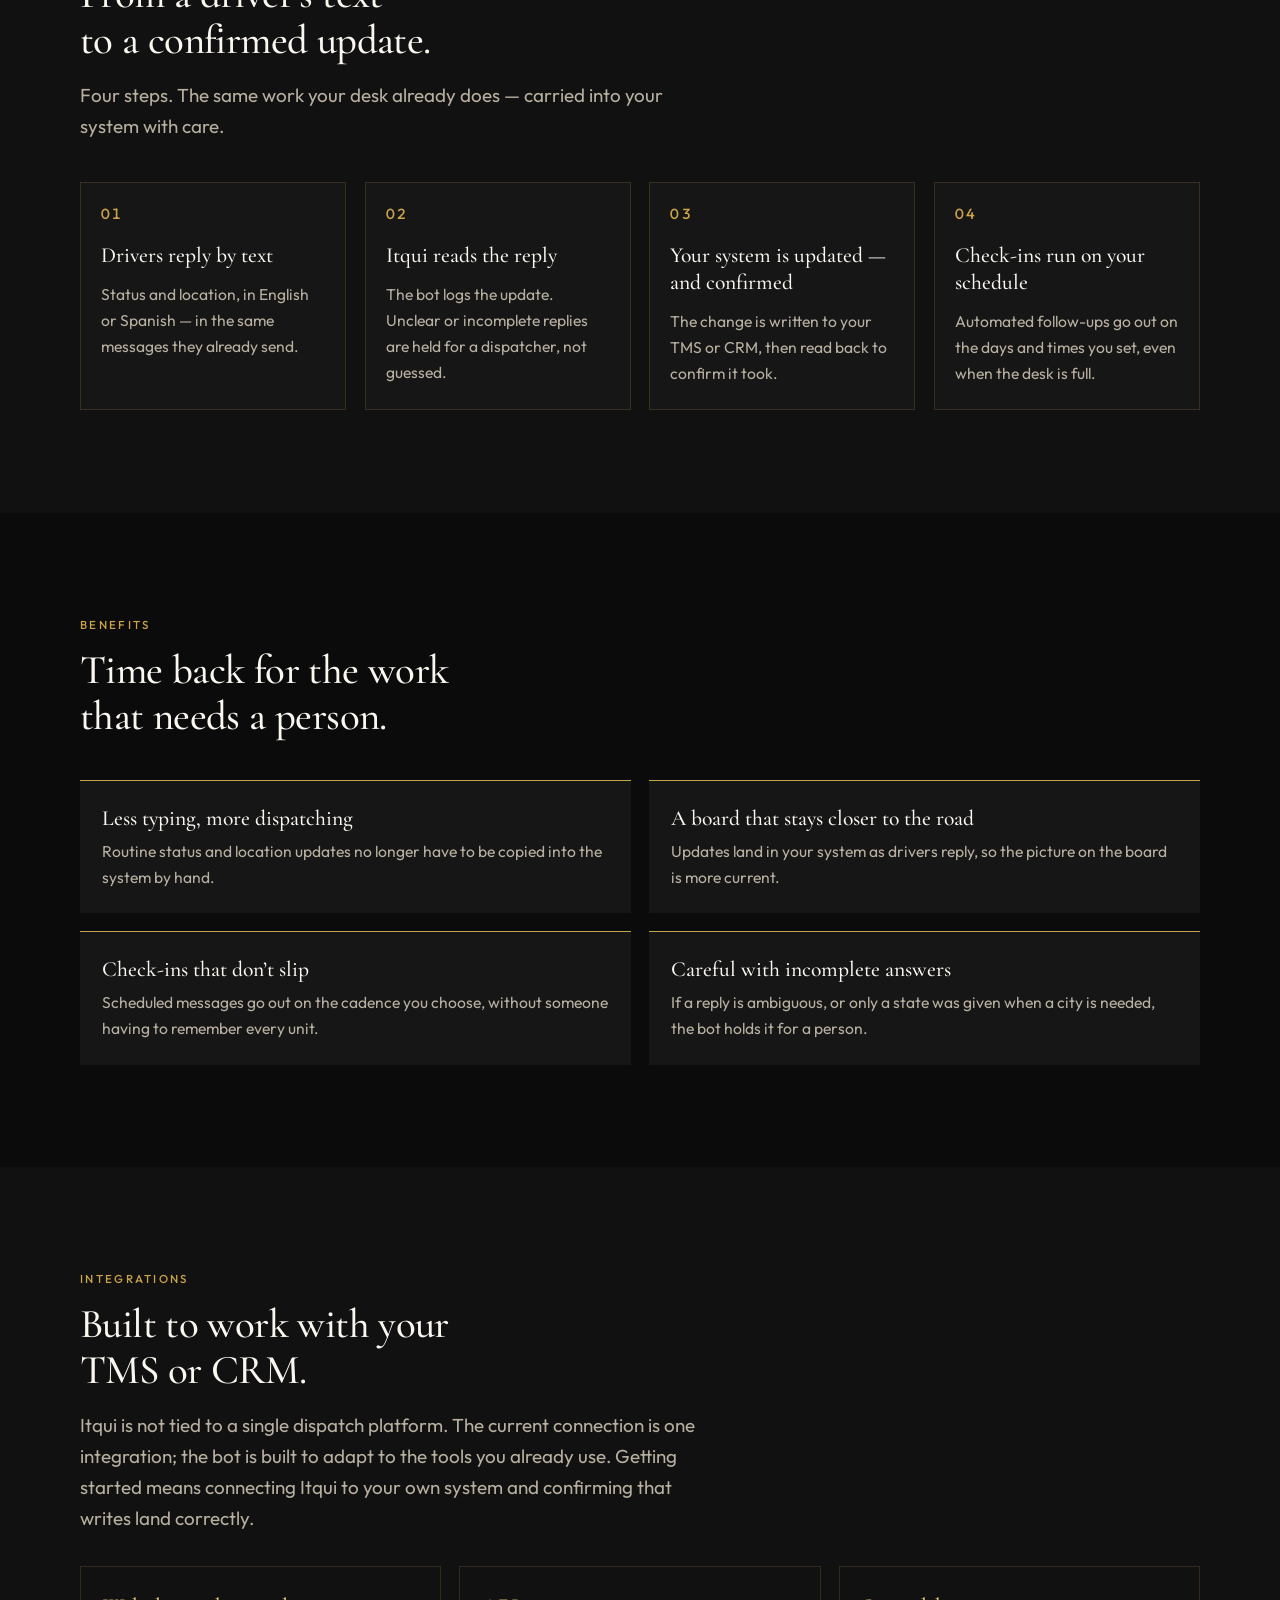
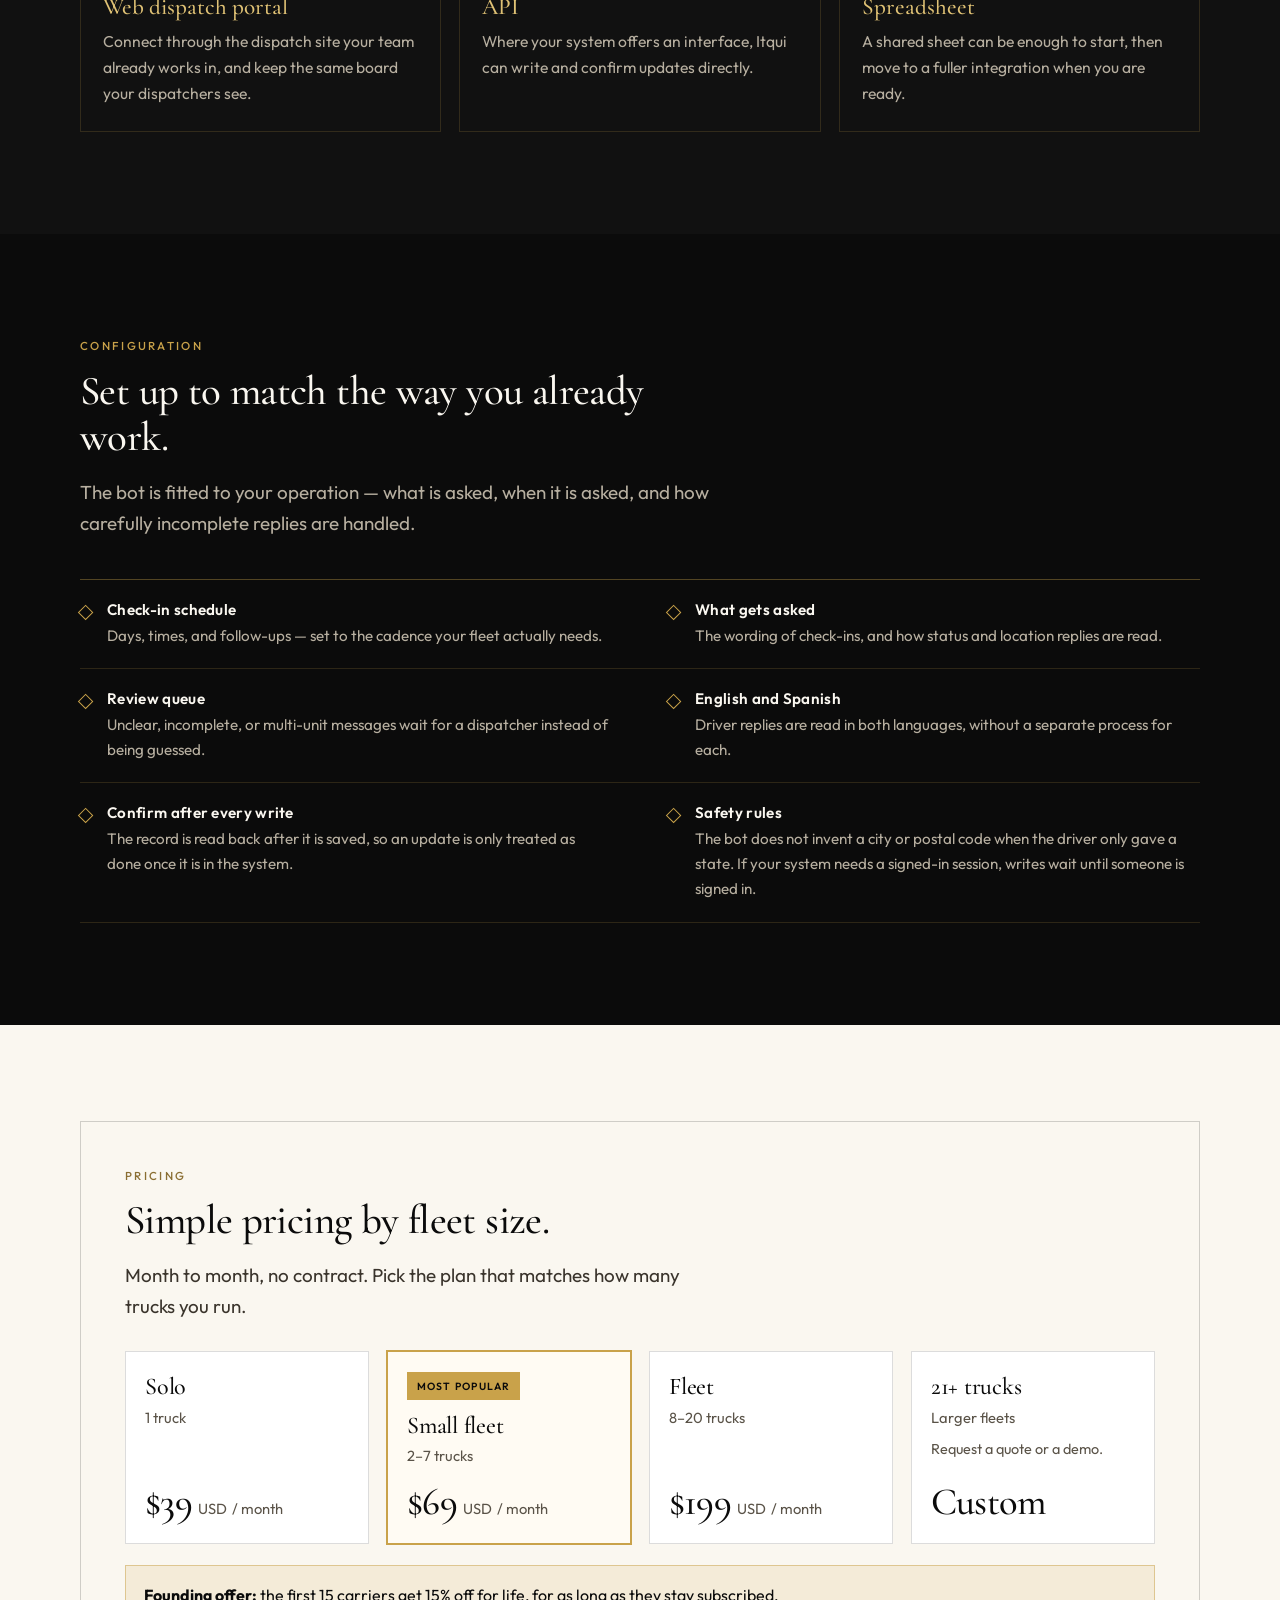
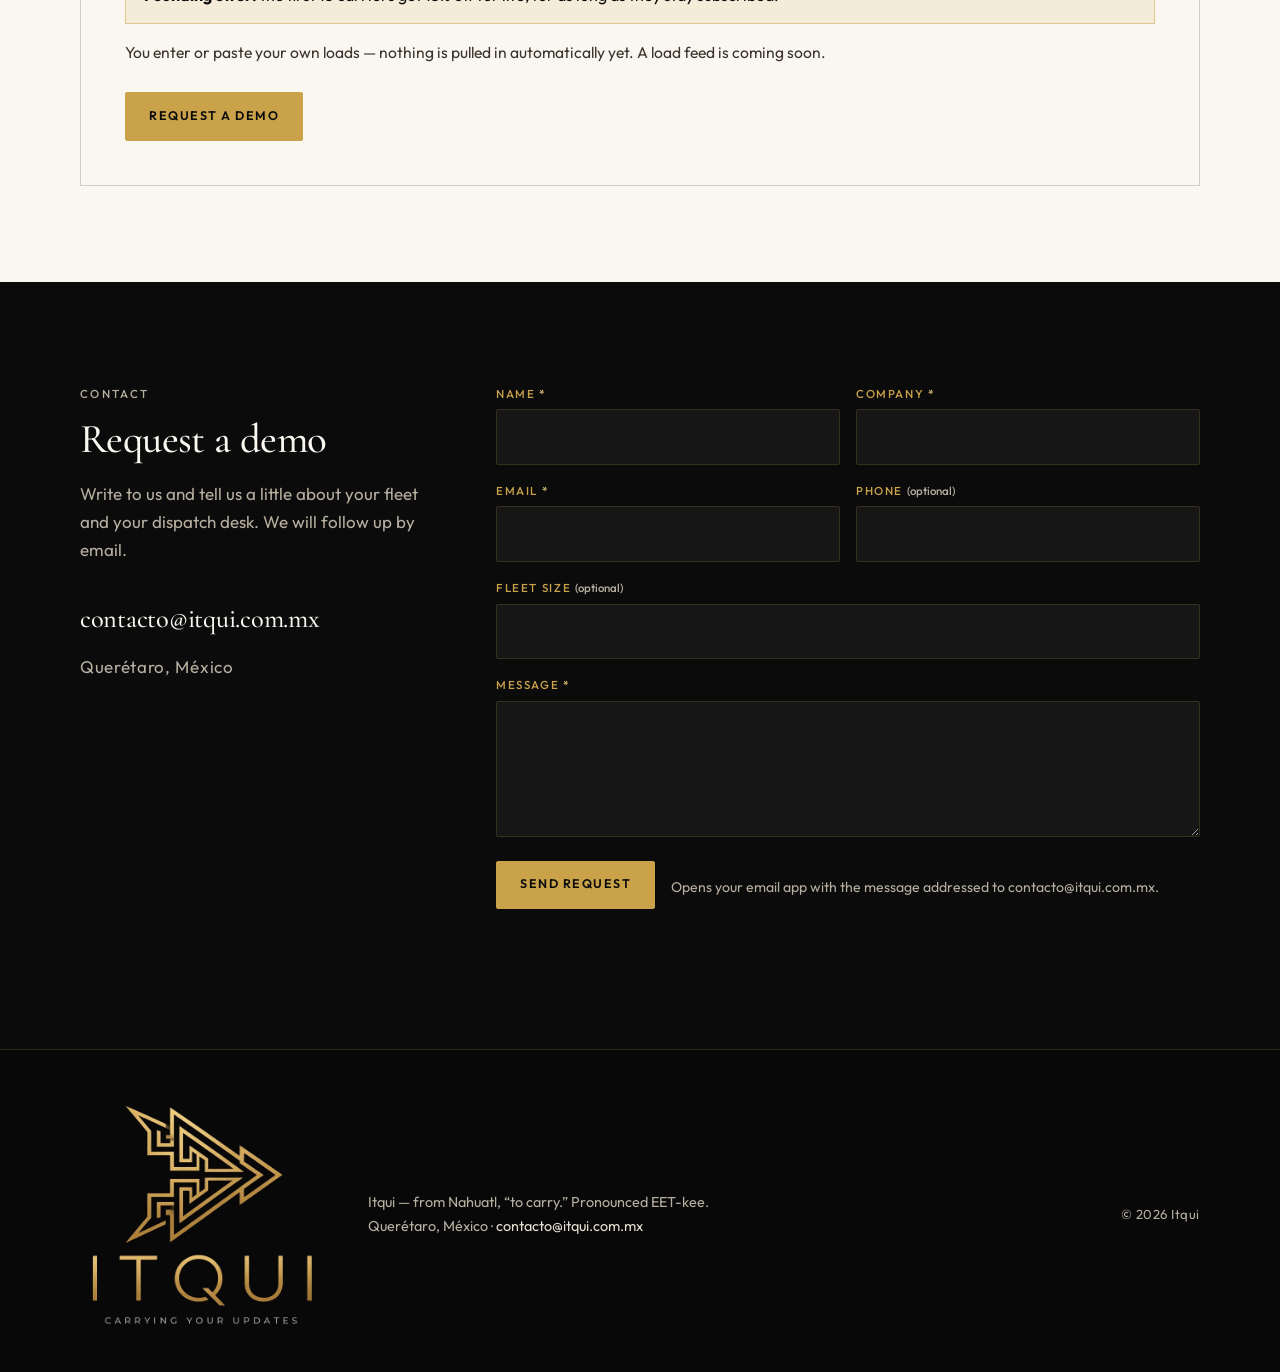
==== commit b0ab5eb4: "Pricing: flat tiers by fleet size (Solo $39, Small fleet $69, Fleet $199, 21+ custom), founding offe" ====
--- a/index.html
+++ b/index.html
@@ -306,21 +306,66 @@
     <section class="pricing" id="pricing" aria-labelledby="pricing-title">
       <div class="wrap">
         <div class="pricing-frame">
-          <div class="pricing-inner">
-            <div>
-              <p class="kicker"><span class="lang-en">Pricing</span><span class="lang-es">Precios</span></p>
-              <h2 id="pricing-title">
-                <span class="lang-en">Pricing based on fleet size<br>and dispatcher count.</span>
-                <span class="lang-es">Los precios se basan en el tamaño de la flota<br>y el número de despachadores.</span>
-              </h2>
-              <p class="section-lead lang-en">There is no public rate card. Tell us about your operation, and we will walk you through a demo fitted to your team. Contact us to get started.</p>
-              <p class="section-lead lang-es">No publicamos una lista de tarifas. Cuéntenos sobre su operación y le presentaremos una demostración ajustada a su equipo. Contáctenos para comenzar.</p>
-            </div>
-            <a class="btn btn-gold" href="#contact">
-              <span class="lang-en">Request a demo</span>
-              <span class="lang-es">Solicitar una demostración</span>
-            </a>
-          </div>
+          <div class="pricing-head">
+            <p class="kicker"><span class="lang-en">Pricing</span><span class="lang-es">Precios</span></p>
+            <h2 id="pricing-title">
+              <span class="lang-en">Simple pricing by fleet size.</span>
+              <span class="lang-es">Precios simples según el tamaño de la flota.</span>
+            </h2>
+            <p class="section-lead lang-en">Month to month, no contract. Pick the plan that matches how many trucks you run.</p>
+            <p class="section-lead lang-es">Mes a mes, sin contrato. Elija el plan que corresponda al número de camiones que opera.</p>
+          </div>
+
+          <div class="pricing-grid">
+            <article class="price-card">
+              <h3>Solo</h3>
+              <p class="price-who lang-en">1 truck</p>
+              <p class="price-who lang-es">1 camión</p>
+              <p class="price-amt">$39<span class="price-currency"> USD</span><span class="price-period lang-en"> / month</span><span class="price-period lang-es"> / mes</span></p>
+            </article>
+
+            <article class="price-card is-popular">
+              <p class="price-badge lang-en">Most popular</p>
+              <p class="price-badge lang-es">El más elegido</p>
+              <h3 class="lang-en">Small fleet</h3>
+              <h3 class="lang-es">Flota pequeña</h3>
+              <p class="price-who lang-en">2–7 trucks</p>
+              <p class="price-who lang-es">2–7 camiones</p>
+              <p class="price-amt">$69<span class="price-currency"> USD</span><span class="price-period lang-en"> / month</span><span class="price-period lang-es"> / mes</span></p>
+            </article>
+
+            <article class="price-card">
+              <h3 class="lang-en">Fleet</h3>
+              <h3 class="lang-es">Flota</h3>
+              <p class="price-who lang-en">8–20 trucks</p>
+              <p class="price-who lang-es">8–20 camiones</p>
+              <p class="price-amt">$199<span class="price-currency"> USD</span><span class="price-period lang-en"> / month</span><span class="price-period lang-es"> / mes</span></p>
+            </article>
+
+            <article class="price-card">
+              <h3 class="lang-en">21+ trucks</h3>
+              <h3 class="lang-es">21+ camiones</h3>
+              <p class="price-who lang-en">Larger fleets</p>
+              <p class="price-who lang-es">Flotas más grandes</p>
+              <p class="price-custom lang-en">Request a quote or a demo.</p>
+              <p class="price-custom lang-es">Solicite una cotización o una demostración.</p>
+              <p class="price-amt lang-en">Custom</p>
+              <p class="price-amt lang-es">Cotización</p>
+            </article>
+          </div>
+
+          <div class="pricing-offer">
+            <p class="lang-en"><strong>Founding offer:</strong> the first 15 carriers get 15% off for life, for as long as they stay subscribed.</p>
+            <p class="lang-es"><strong>Oferta para fundadores:</strong> los primeros 15 transportistas obtienen 15% de descuento de por vida, mientras permanezcan suscritos.</p>
+          </div>
+
+          <p class="pricing-note lang-en">You enter or paste your own loads — nothing is pulled in automatically yet. A load feed is coming soon.</p>
+          <p class="pricing-note lang-es">Usted ingresa o pega sus propias cargas; aún no se importan automáticamente. El feed de cargas estará disponible pronto.</p>
+
+          <a class="btn btn-gold pricing-cta" href="#contact">
+            <span class="lang-en">Request a demo</span>
+            <span class="lang-es">Solicitar una demostración</span>
+          </a>
         </div>
       </div>
     </section>
@@ -357,7 +402,7 @@
             <input id="phone" name="phone" type="tel" autocomplete="tel">
           </div>
           <div class="field full">
-            <label for="size"><span class="lang-en">Fleet size / dispatcher count <span style="text-transform:none;letter-spacing:0;color:var(--muted)">(optional)</span></span><span class="lang-es">Tamaño de flota / número de despachadores <span style="text-transform:none;letter-spacing:0;color:var(--muted)">(opcional)</span></span></label>
+            <label for="size"><span class="lang-en">Fleet size <span style="text-transform:none;letter-spacing:0;color:var(--muted)">(optional)</span></span><span class="lang-es">Tamaño de flota <span style="text-transform:none;letter-spacing:0;color:var(--muted)">(opcional)</span></span></label>
             <input id="size" name="size" type="text" autocomplete="off">
           </div>
           <div class="field full">
--- a/css/styles.css
+++ b/css/styles.css
@@ -581,24 +581,113 @@
 }
 .pricing .kicker { color: var(--gold-deep); }
 .pricing h2,
+.pricing h3,
 .pricing p { color: var(--black); }
-.pricing .section-lead { color: #3A342C; max-width: 34rem; }
-.pricing-inner {
-  display: grid;
-  gap: 2rem;
-  align-items: end;
-}
-@media (min-width: 800px) {
-  .pricing-inner {
-    grid-template-columns: 1.3fr auto;
-    align-items: center;
-    gap: 3rem;
-  }
-}
+.pricing .section-lead { color: #3A342C; max-width: 36rem; }
 .pricing-frame {
   border: 1px solid rgba(11, 11, 11, 0.18);
   padding: clamp(1.75rem, 4vw, 2.75rem);
 }
+.pricing-head { margin-bottom: 1.75rem; }
+.pricing-grid {
+  display: grid;
+  gap: 1rem;
+  margin: 0 0 1.35rem;
+}
+@media (min-width: 640px) {
+  .pricing-grid { grid-template-columns: 1fr 1fr; }
+}
+@media (min-width: 980px) {
+  .pricing-grid {
+    grid-template-columns: repeat(4, 1fr);
+    gap: 1.1rem;
+    align-items: stretch;
+  }
+}
+.pricing-grid { align-items: stretch; }
+.price-card {
+  display: flex;
+  flex-direction: column;
+  align-self: stretch;
+  min-height: 100%;
+  background: #fff;
+  border: 1px solid rgba(11, 11, 11, 0.14);
+  padding: 1.3rem 1.2rem 1.35rem;
+}
+.price-card.is-popular {
+  border-color: var(--gold);
+  background: #FFFBF3;
+  box-shadow: 0 0 0 1px var(--gold);
+}
+.price-badge {
+  display: inline-block;
+  align-self: flex-start;
+  margin: 0 0 0.7rem;
+  background: var(--gold);
+  color: var(--black);
+  font-size: 0.65rem;
+  font-weight: 600;
+  letter-spacing: 0.12em;
+  text-transform: uppercase;
+  padding: 0.32rem 0.6rem;
+}
+.price-card h3 {
+  font-family: var(--font-serif);
+  font-size: 1.5rem;
+  font-weight: 500;
+  margin: 0 0 0.2rem;
+  color: var(--black);
+  letter-spacing: -0.01em;
+}
+.pricing .price-who {
+  margin: 0;
+  font-size: 0.92rem;
+  color: #5A5348;
+}
+.price-amt {
+  margin: auto 0 0;
+  padding-top: 0.9rem;
+  font-family: var(--font-serif);
+  font-size: clamp(2.15rem, 3vw, 2.7rem);
+  font-weight: 500;
+  line-height: 1;
+  letter-spacing: -0.02em;
+  color: var(--black);
+}
+.price-currency,
+.price-period {
+  font-family: var(--font-sans);
+  font-size: 0.92rem;
+  font-weight: 400;
+  letter-spacing: 0;
+  color: #5A5348;
+}
+.price-currency { margin-left: 0.2rem; }
+.price-period { margin-left: 0.12rem; }
+.pricing .price-custom {
+  margin: 0.5rem 0 0;
+  font-size: 0.9rem;
+  color: #5A5348;
+}
+.pricing-offer {
+  border: 1px solid rgba(201, 162, 74, 0.5);
+  background: rgba(201, 162, 74, 0.14);
+  padding: 0.95rem 1.15rem;
+  margin: 0 0 1rem;
+}
+.pricing-offer p {
+  margin: 0;
+  color: var(--black);
+  font-size: 1rem;
+  max-width: 46rem;
+}
+.pricing .pricing-note {
+  margin: 0 0 1.5rem;
+  max-width: 44rem;
+  color: #3A342C;
+  font-size: 0.98rem;
+}
+.pricing-cta { margin-top: 0.15rem; }
 
 /* Contact */
 .contact-grid {
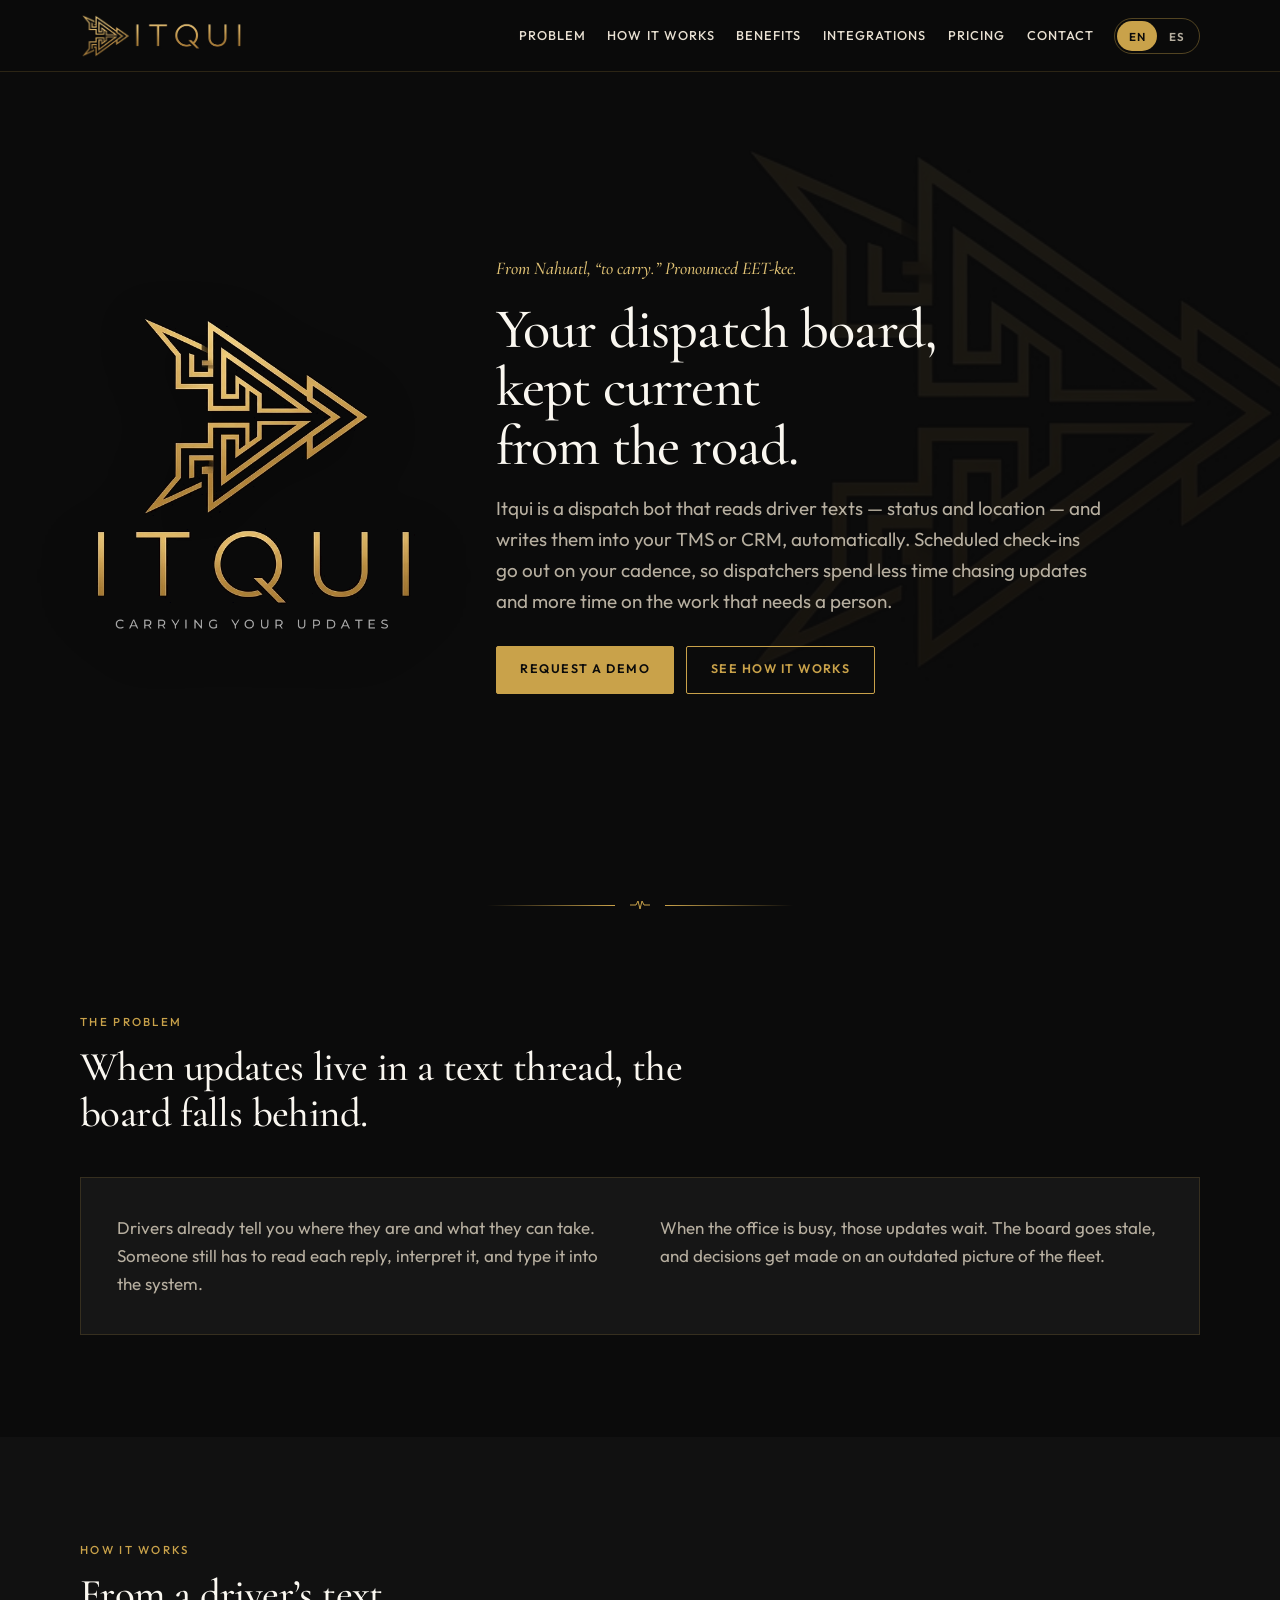
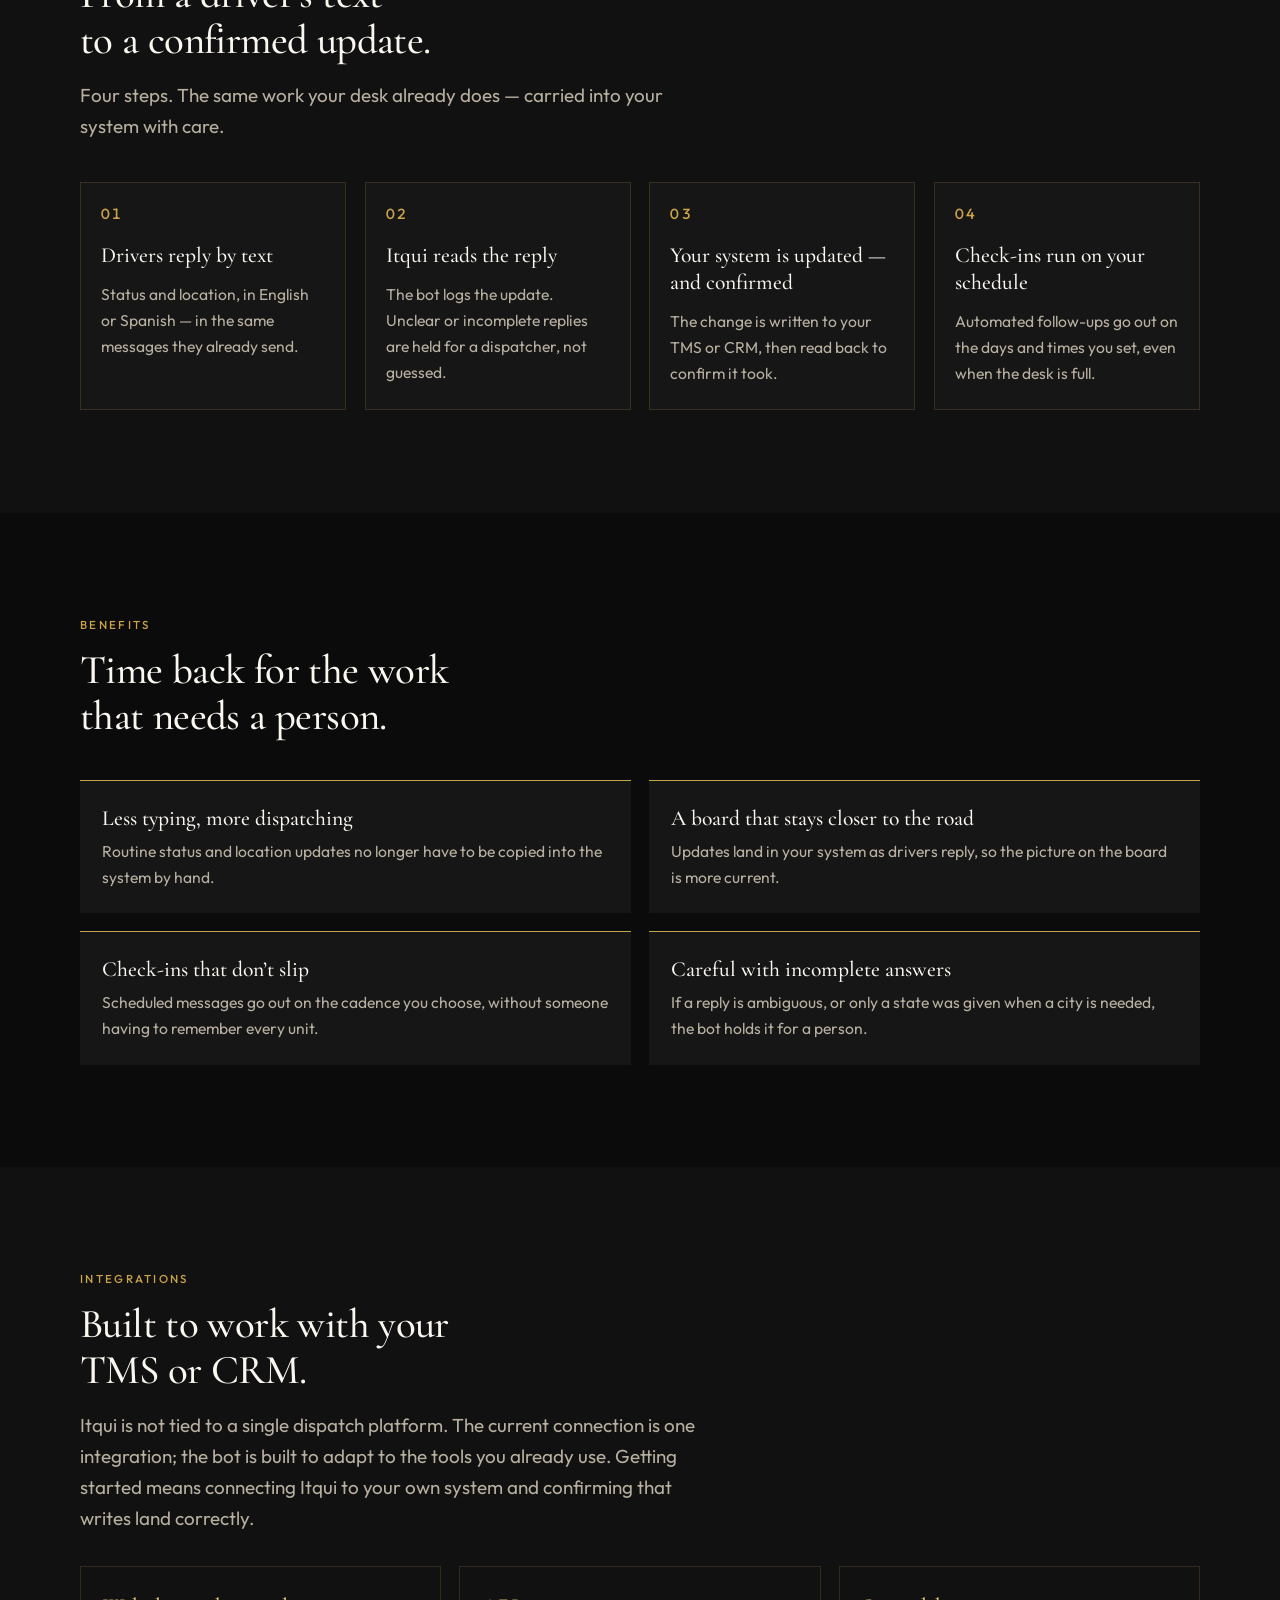
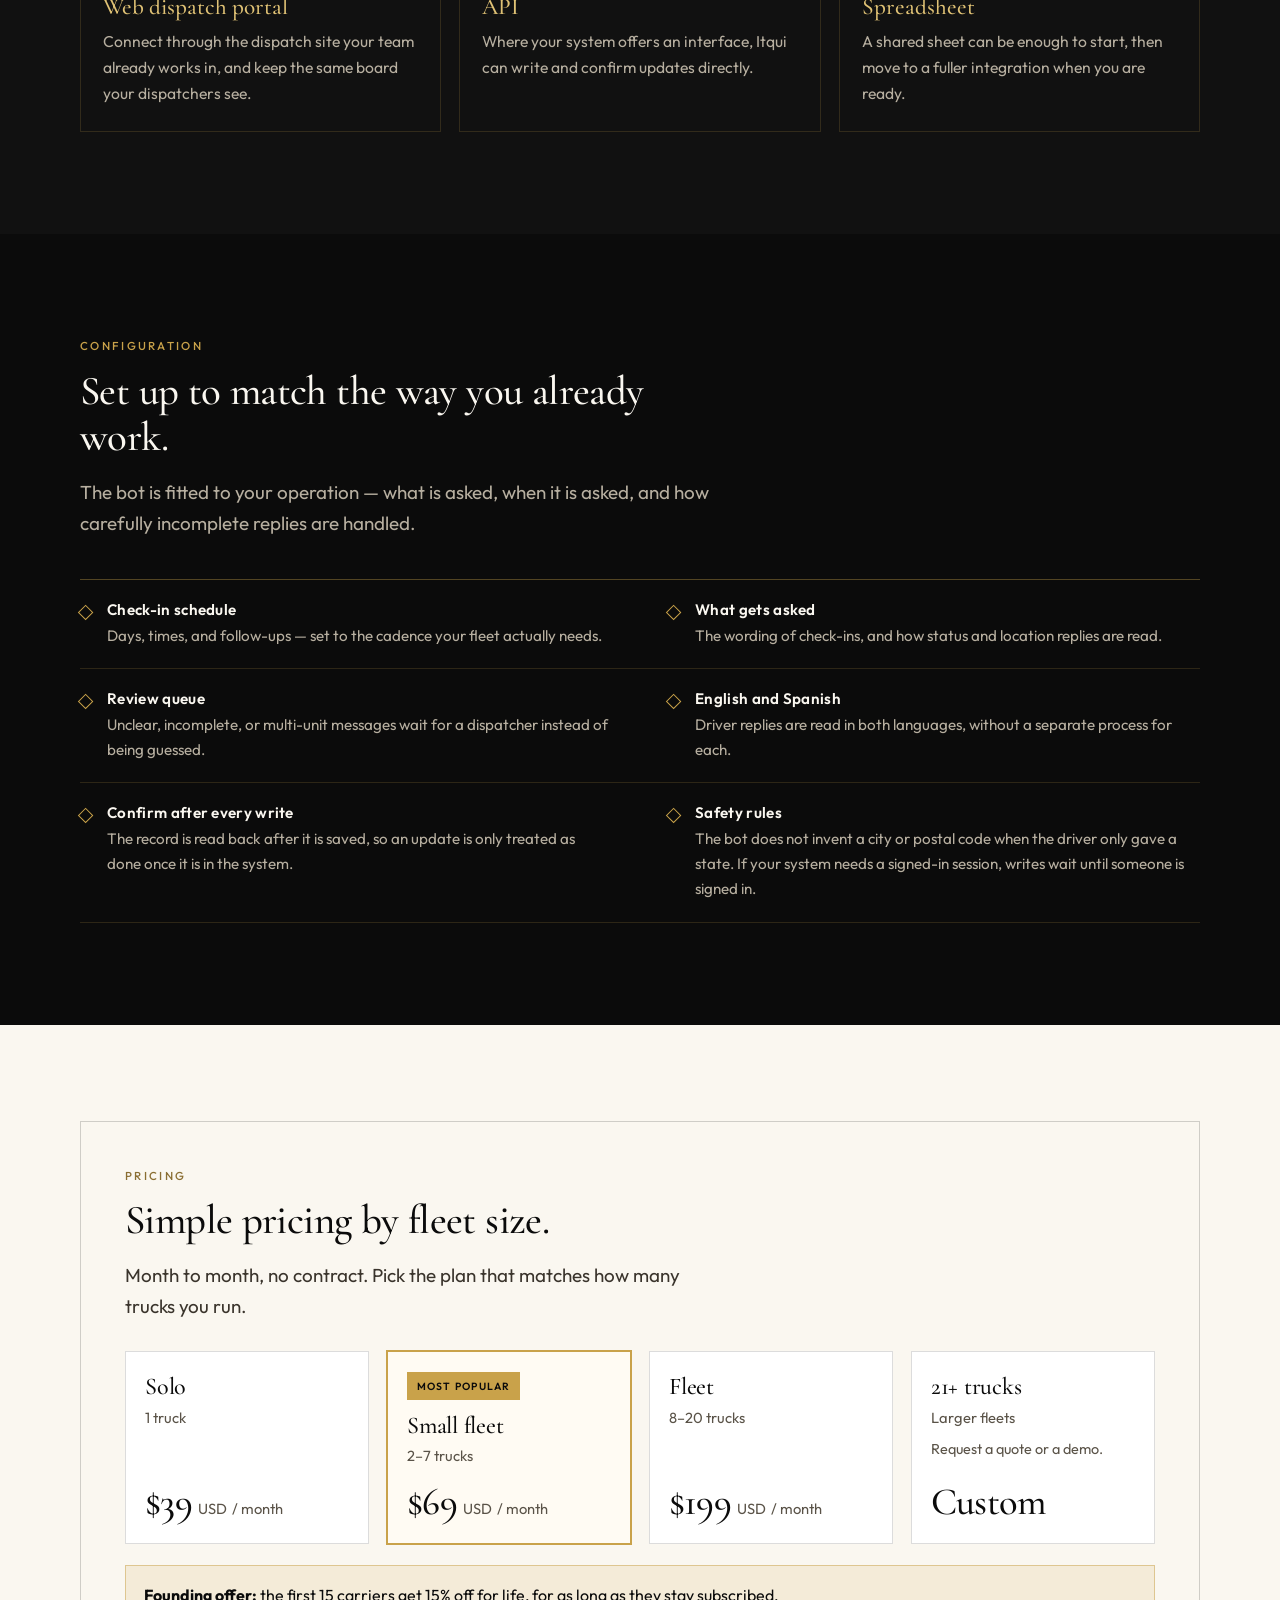
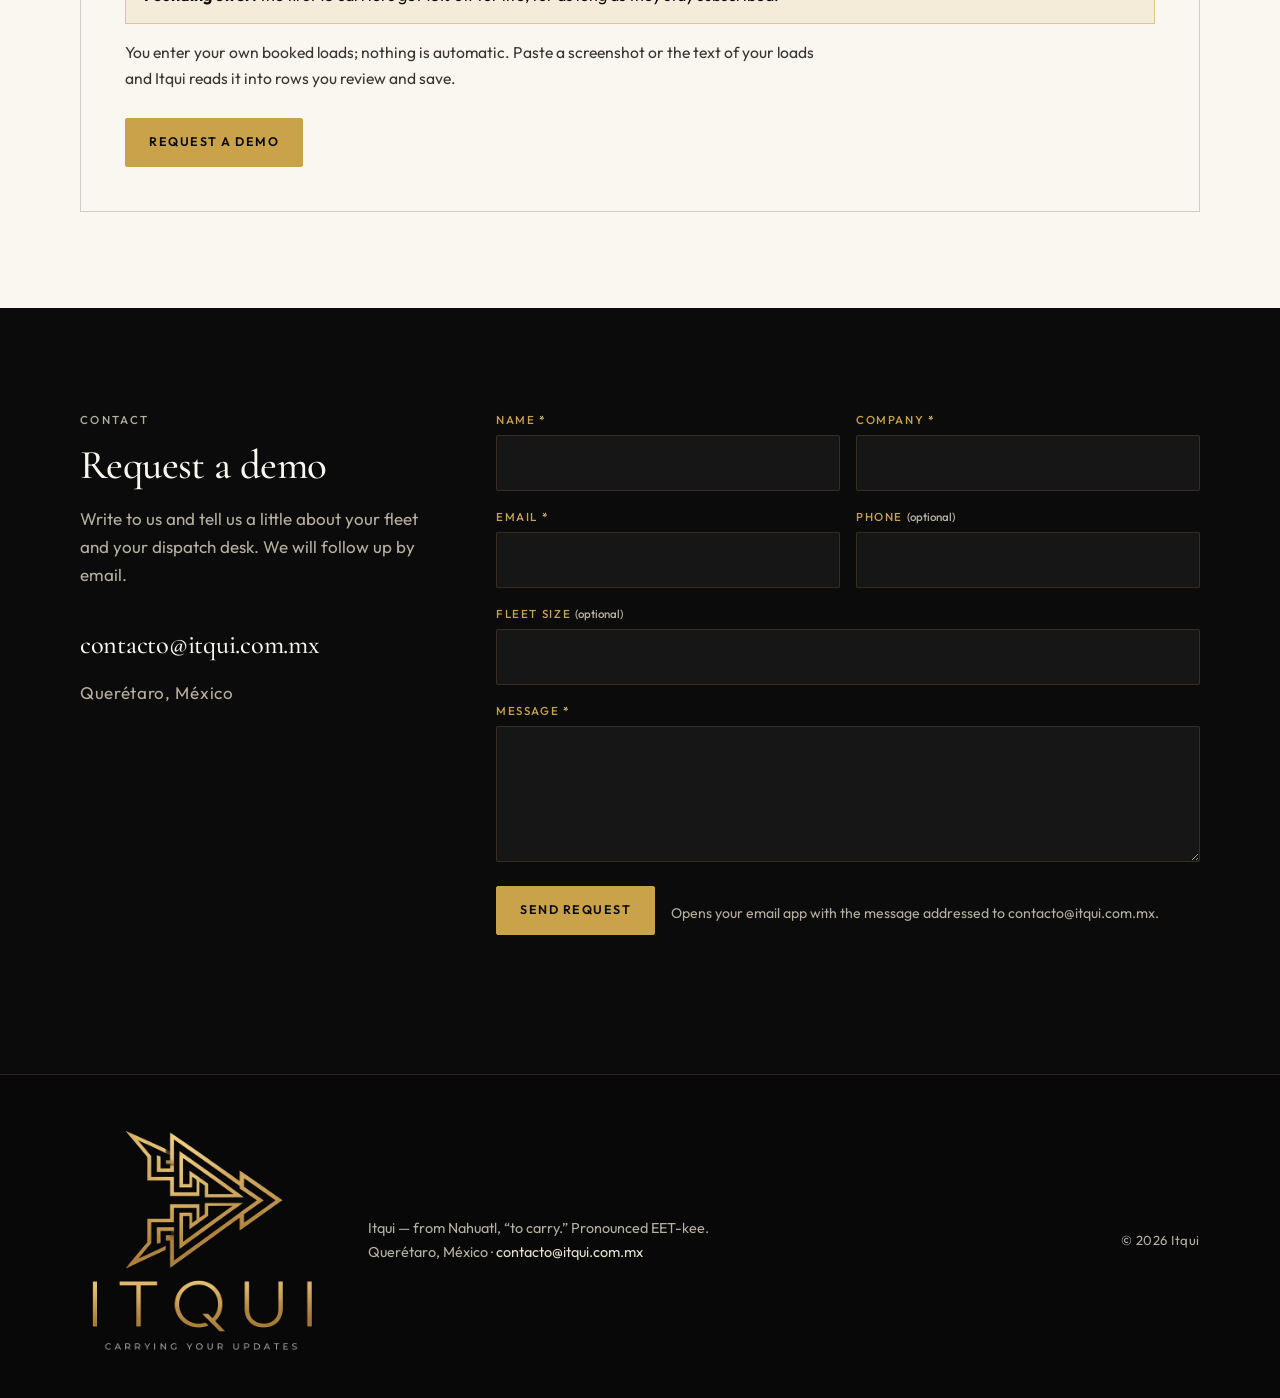
==== commit d12c3928: "Pricing note: carriers enter booked loads; paste screenshot or text into rows (EN/ES)" ====
--- a/index.html
+++ b/index.html
@@ -359,8 +359,8 @@
             <p class="lang-es"><strong>Oferta para fundadores:</strong> los primeros 15 transportistas obtienen 15% de descuento de por vida, mientras permanezcan suscritos.</p>
           </div>
 
-          <p class="pricing-note lang-en">You enter or paste your own loads — nothing is pulled in automatically yet. A load feed is coming soon.</p>
-          <p class="pricing-note lang-es">Usted ingresa o pega sus propias cargas; aún no se importan automáticamente. El feed de cargas estará disponible pronto.</p>
+          <p class="pricing-note lang-en">You enter your own booked loads; nothing is automatic. Paste a screenshot or the text of your loads and Itqui reads it into rows you review and save.</p>
+          <p class="pricing-note lang-es">Usted ingresa las cargas que ya contrató o está transportando; nada es automático. Pegue una captura o el texto de sus cargas y Itqui las lee y las convierte en filas para que las revise y las guarde.</p>
 
           <a class="btn btn-gold pricing-cta" href="#contact">
             <span class="lang-en">Request a demo</span>
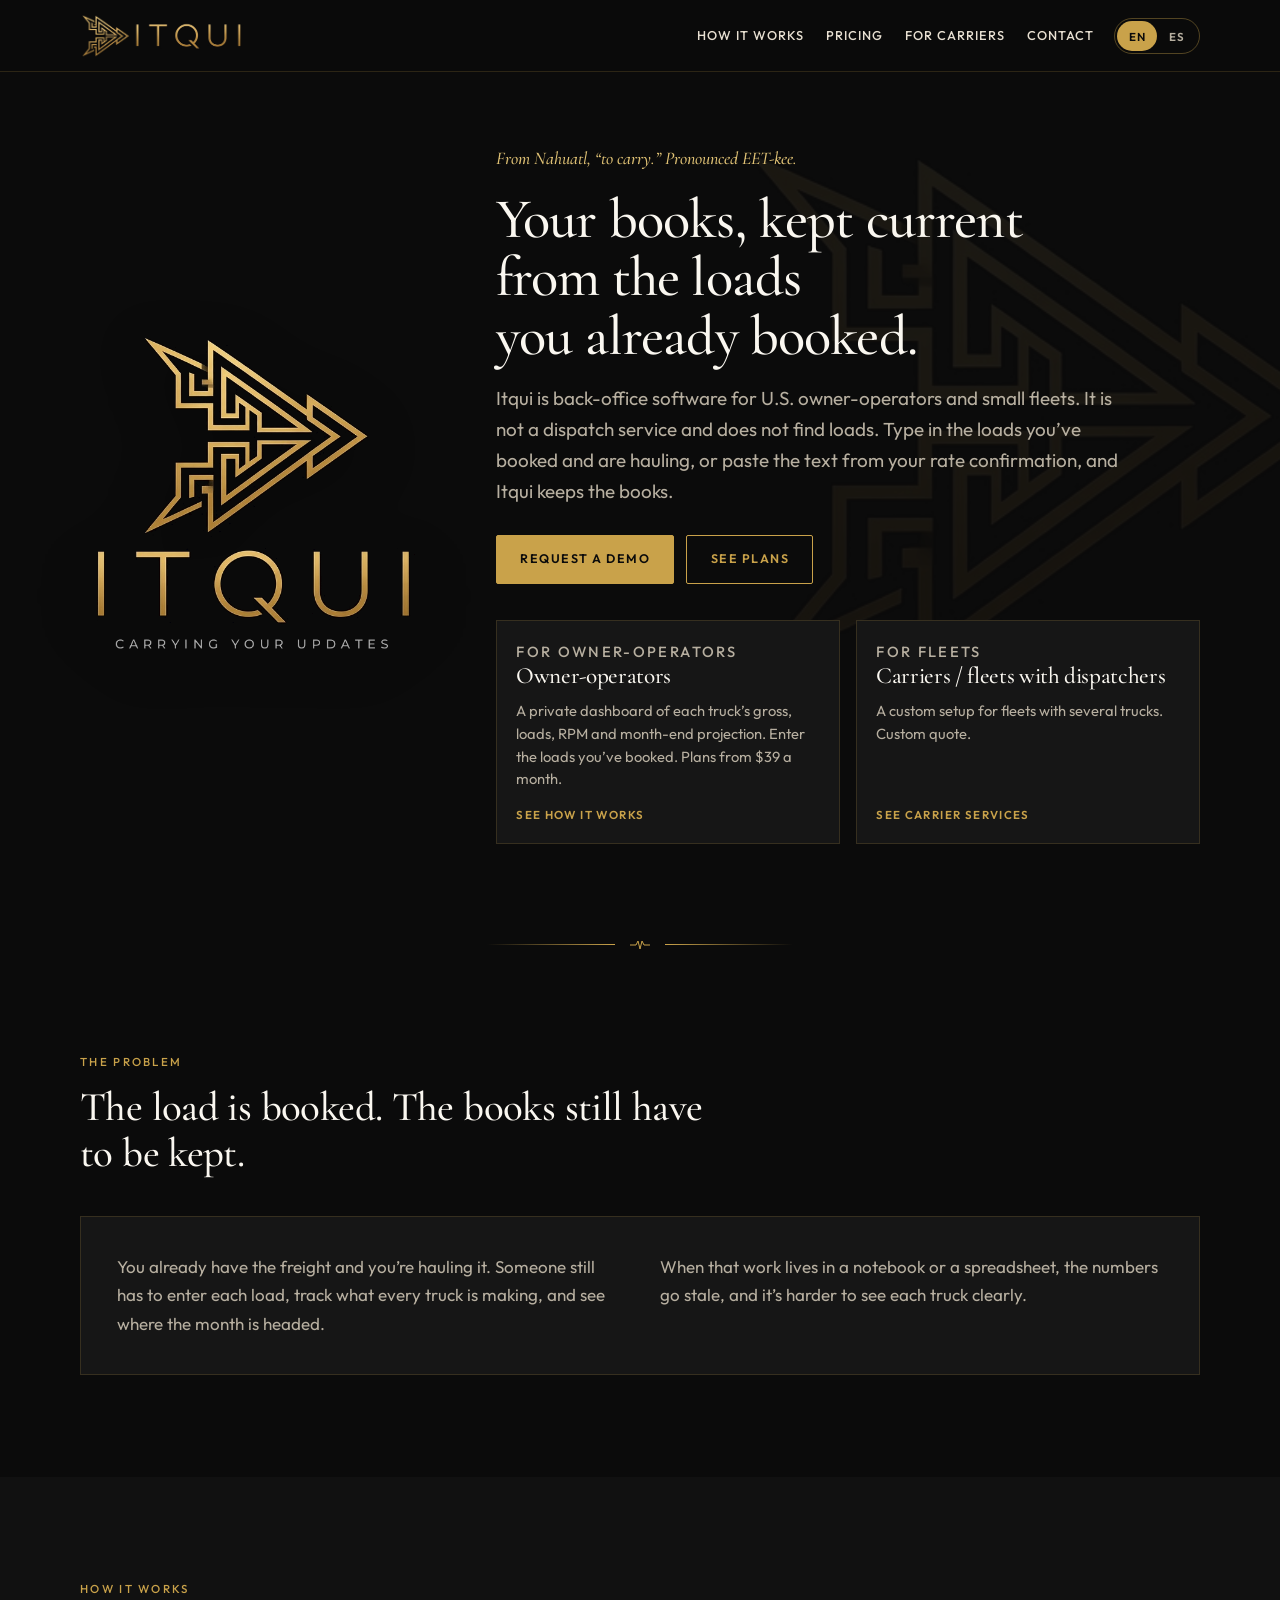
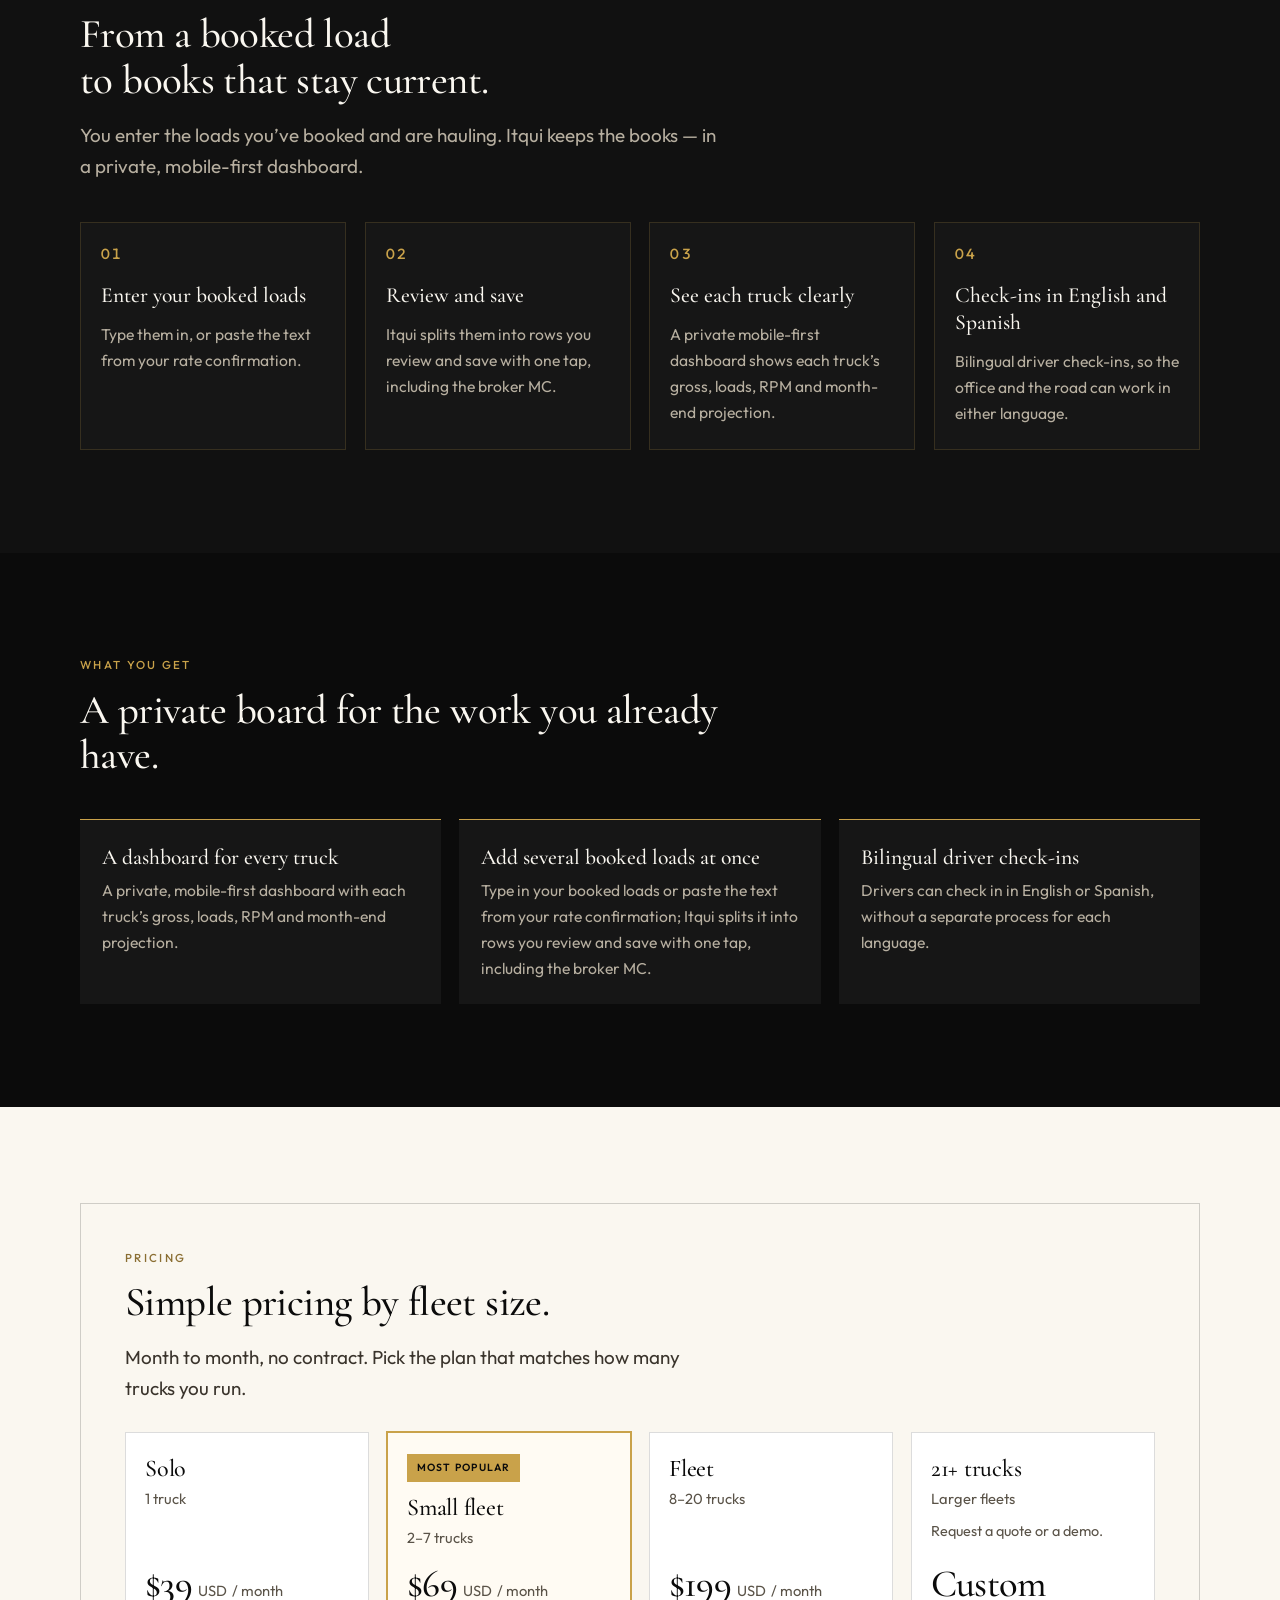
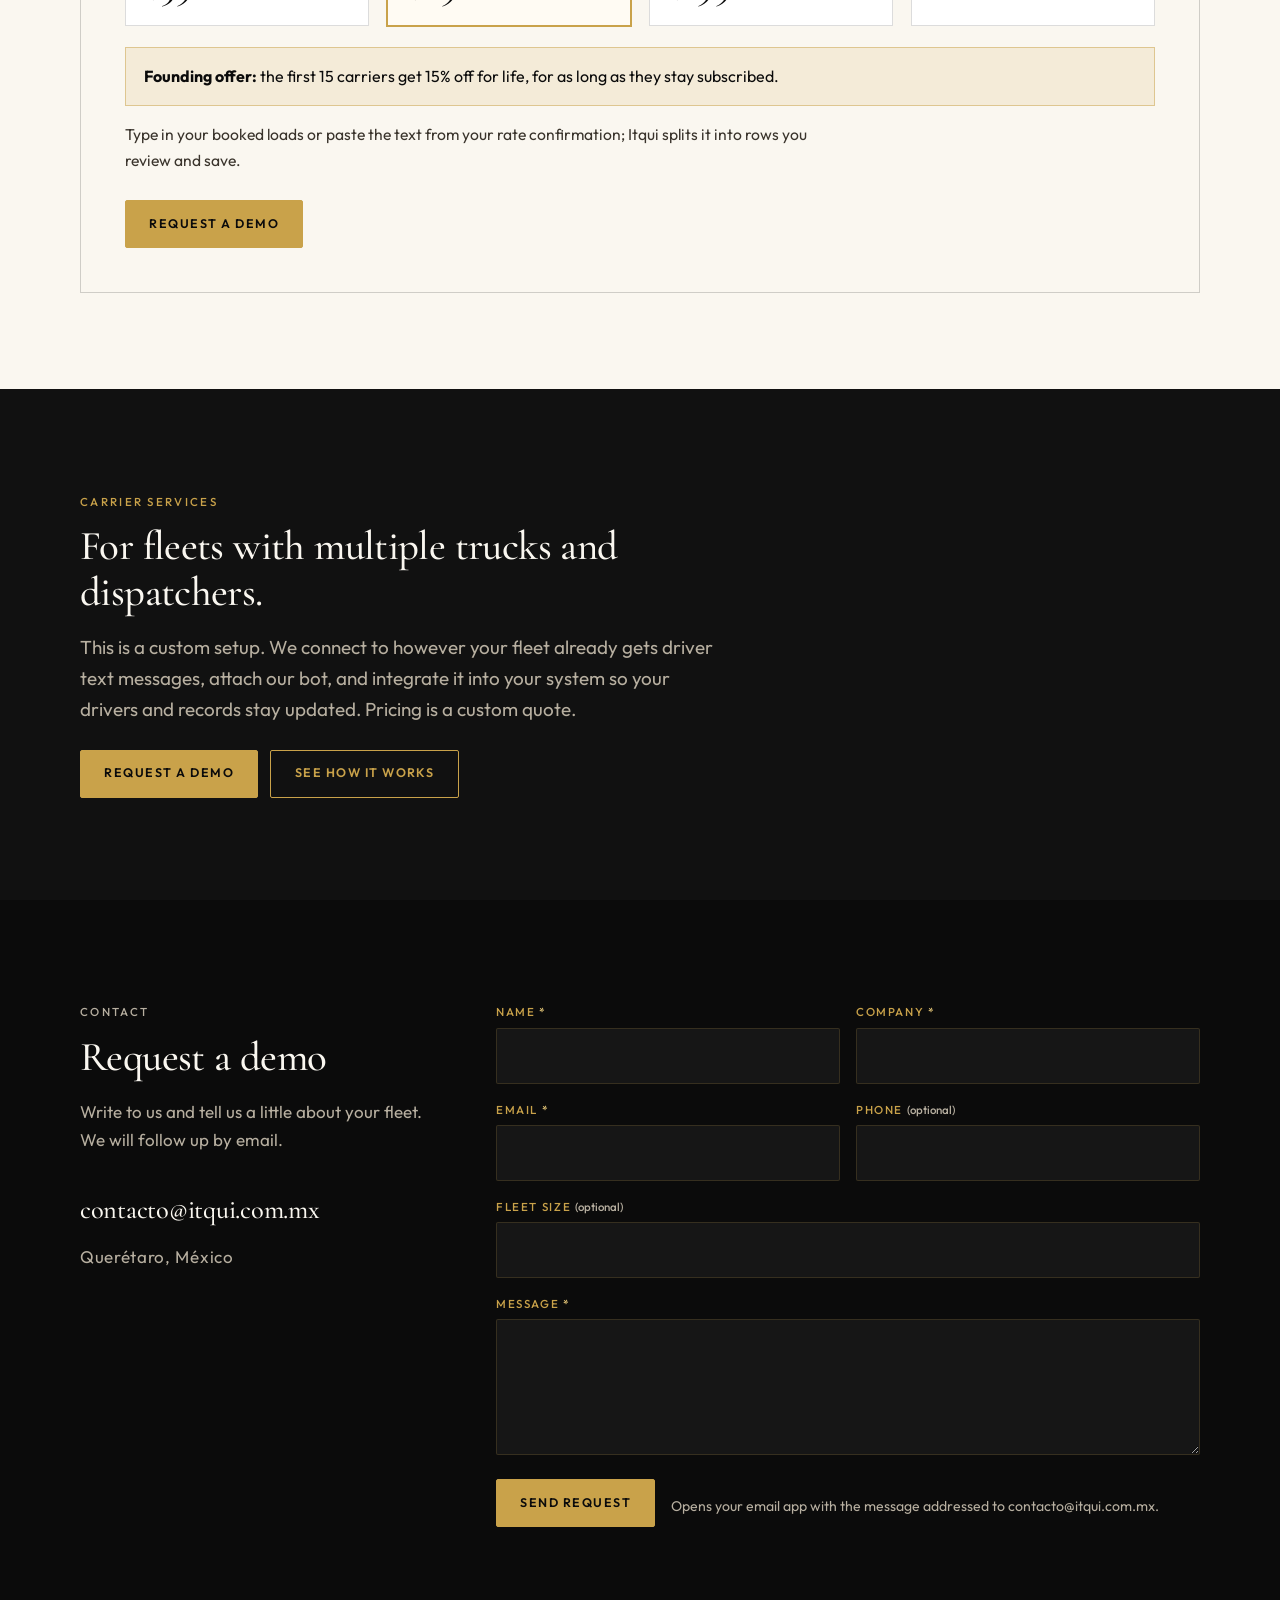
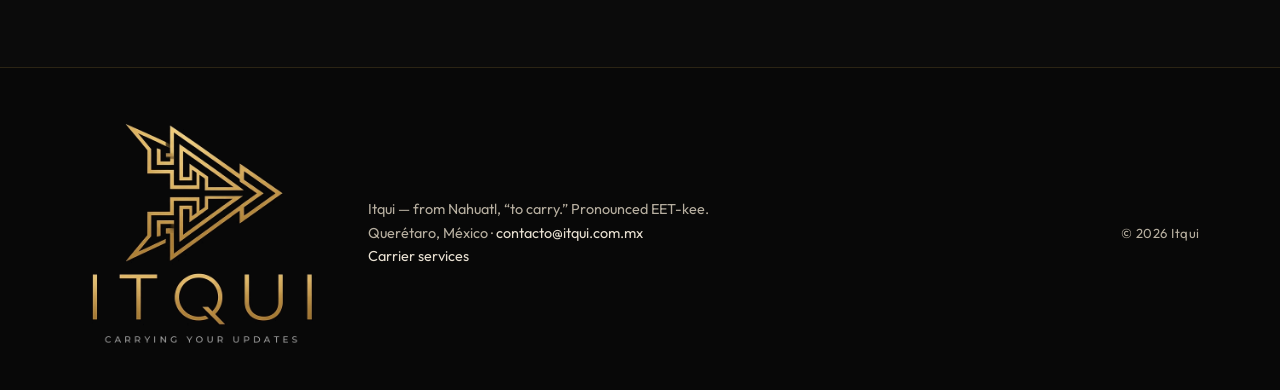
==== commit 265baee0: "Lead the site with owner-operator back office; keep dispatch bot as custom carrier setup Homepage he" ====
--- a/index.html
+++ b/index.html
@@ -3,15 +3,18 @@
 <head>
   <meta charset="utf-8">
   <meta name="viewport" content="width=device-width, initial-scale=1">
-  <title>Itqui — Carrying your updates</title>
-  <meta name="description" content="Itqui is a dispatch bot that keeps your TMS or CRM updated from driver texts — status and location — so dispatchers spend less time chasing updates.">
+  <title>Itqui — Back-office software for owner-operators</title>
+  <meta name="description" content="Back-office software for U.S. owner-operators and small fleets. Type in booked loads or paste the text from your rate confirmation; Itqui keeps the books. Custom setups for fleets with dispatchers.">
   <meta name="theme-color" content="#0B0B0B">
-  <meta property="og:title" content="Itqui — Carrying your updates">
-  <meta property="og:description" content="A dispatch bot that carries status and location updates from driver texts into your TMS or CRM.">
+  <meta property="og:title" content="Itqui — Back-office software for owner-operators">
+  <meta property="og:description" content="Back-office software for U.S. owner-operators and small fleets. Enter the loads you’ve booked; Itqui keeps the books. Custom setups for fleets with dispatchers.">
   <meta property="og:type" content="website">
   <meta property="og:locale" content="en_US">
   <meta property="og:locale:alternate" content="es_MX">
   <meta property="og:image" content="assets/itqui-black-gold-en.jpg">
+  <meta name="twitter:card" content="summary_large_image">
+  <meta name="twitter:title" content="Itqui — Back-office software for owner-operators">
+  <meta name="twitter:description" content="Back-office software for U.S. owner-operators and small fleets. Enter the loads you’ve booked; Itqui keeps the books. Custom setups for fleets with dispatchers.">
   <link rel="icon" href="assets/favicon.ico" sizes="any">
   <link rel="icon" type="image/png" sizes="32x32" href="assets/favicon-32.png">
   <link rel="apple-touch-icon" href="assets/apple-touch-icon.png">
@@ -25,13 +28,13 @@
         document.documentElement.lang = lang;
         document.documentElement.setAttribute("data-lang", lang);
         if (lang === "es") {
-          document.title = "Itqui — Llevamos tus actualizaciones";
+          document.title = "Itqui — Software de back office para transportistas independientes";
         }
       } catch (e) {}
     })();
   </script>
 </head>
-<body id="top">
+<body id="top" data-page="home">
   <a class="skip" href="#main">
     <span class="lang-en">Skip to content</span>
     <span class="lang-es">Saltar al contenido</span>
@@ -43,11 +46,9 @@
         <img src="assets/logo-nav.png" width="700" height="194" alt="Itqui">
       </a>
       <nav class="nav" id="site-nav" aria-label="Primary">
-        <a href="#problem"><span class="lang-en">Problem</span><span class="lang-es">El problema</span></a>
-        <a href="#how"><span class="lang-en">How it works</span><span class="lang-es">Cómo funciona</span></a>
-        <a href="#benefits"><span class="lang-en">Benefits</span><span class="lang-es">Beneficios</span></a>
-        <a href="#integrations"><span class="lang-en">Integrations</span><span class="lang-es">Integraciones</span></a>
+        <a href="#owner"><span class="lang-en">How it works</span><span class="lang-es">Cómo funciona</span></a>
         <a href="#pricing"><span class="lang-en">Pricing</span><span class="lang-es">Precios</span></a>
+        <a href="#carriers"><span class="lang-en">For carriers</span><span class="lang-es">Para transportistas</span></a>
         <a href="#contact"><span class="lang-en">Contact</span><span class="lang-es">Contacto</span></a>
       </nav>
       <div class="lang-toggle" role="group" aria-label="Language">
@@ -73,21 +74,43 @@
           <p class="meaning lang-en">From Nahuatl, “to carry.” Pronounced EET-kee.</p>
           <p class="meaning lang-es">Del náhuatl, «llevar». Se pronuncia EET-kee.</p>
           <h1 id="hero-title">
-            <span class="lang-en">Your dispatch board,<br>kept current<br>from the road.</span>
-            <span class="lang-es">Su tablero de despacho,<br>al día desde la carretera.</span>
+            <span class="lang-en">Your books, kept current<br>from the loads<br>you already booked.</span>
+            <span class="lang-es">Su contabilidad, al día<br>con las cargas<br>que ya contrató.</span>
           </h1>
-          <p class="lead lang-en">Itqui is a dispatch bot that reads driver texts — status and location — and writes them into your TMS or CRM, automatically. Scheduled check-ins go out on your cadence, so dispatchers spend less time chasing updates and more time on the work that needs a person.</p>
-          <p class="lead lang-es">Itqui es un bot de despacho que lee los mensajes de sus conductores — estatus y ubicación — y los registra automáticamente en su TMS o CRM. Los seguimientos programados salen en el horario que usted defina, para que los despachadores dediquen menos tiempo a perseguir actualizaciones y más al trabajo que requiere a una persona.</p>
+          <p class="lead lang-en">Itqui is back-office software for U.S. owner-operators and small fleets. It is not a dispatch service and does not find loads. Type in the loads you’ve booked and are hauling, or paste the text from your rate confirmation, and Itqui keeps the books.</p>
+          <p class="lead lang-es">Itqui es software de back office para transportistas independientes y flotas pequeñas en Estados Unidos. No es un servicio de despacho y no busca cargas. Escriba las cargas que ya contrató y está transportando, o pegue el texto de la confirmación de tarifa, y Itqui lleva la contabilidad.</p>
           <div class="actions">
             <a class="btn btn-gold" href="#contact">
               <span class="lang-en">Request a demo</span>
               <span class="lang-es">Solicitar una demostración</span>
             </a>
-            <a class="btn btn-ghost" href="#how">
-              <span class="lang-en">See how it works</span>
-              <span class="lang-es">Vea cómo funciona</span>
+            <a class="btn btn-ghost" href="#pricing">
+              <span class="lang-en">See plans</span>
+              <span class="lang-es">Ver planes</span>
             </a>
           </div>
+          <nav class="offer-cards" aria-label="Choose an offering">
+            <a class="offer-card" href="#owner">
+              <p class="offer-kicker"><span class="lang-en">For owner-operators</span><span class="lang-es">Para transportistas independientes</span></p>
+              <h2>
+                <span class="lang-en">Owner-operators</span>
+                <span class="lang-es">Transportistas independientes</span>
+              </h2>
+              <p class="lang-en">A private dashboard of each truck’s gross, loads, RPM and month-end projection. Enter the loads you’ve booked. Plans from $39 a month.</p>
+              <p class="lang-es">Un tablero privado con el ingreso bruto, las cargas, el RPM y la proyección a fin de mes de cada camión. Usted ingresa las cargas que ya contrató. Planes desde $39 al mes.</p>
+              <p class="offer-go"><span class="lang-en">See how it works</span><span class="lang-es">Vea cómo funciona</span></p>
+            </a>
+            <a class="offer-card" href="#carriers">
+              <p class="offer-kicker"><span class="lang-en">For fleets</span><span class="lang-es">Para flotas</span></p>
+              <h2>
+                <span class="lang-en">Carriers / fleets with dispatchers</span>
+                <span class="lang-es">Transportistas / flotas con despachadores</span>
+              </h2>
+              <p class="lang-en">A custom setup for fleets with several trucks. Custom quote.</p>
+              <p class="lang-es">Una configuración a la medida para flotas con varios camiones. Cotización personalizada.</p>
+              <p class="offer-go"><span class="lang-en">See carrier services</span><span class="lang-es">Ver servicios para transportistas</span></p>
+            </a>
+          </nav>
         </div>
       </div>
     </section>
@@ -100,23 +123,24 @@
       </p>
     </div>
 
+    <div id="owner">
     <section class="section" id="problem" aria-labelledby="problem-title">
       <div class="wrap">
         <div class="section-head">
           <p class="kicker"><span class="lang-en">The problem</span><span class="lang-es">El problema</span></p>
           <h2 id="problem-title">
-            <span class="lang-en">When updates live in a text thread, the board falls behind.</span>
-            <span class="lang-es">Cuando las actualizaciones viven en un hilo de mensajes, el tablero se queda atrás.</span>
+            <span class="lang-en">The load is booked. The books still have to be kept.</span>
+            <span class="lang-es">La carga ya está contratada. La contabilidad aún hay que llevarla.</span>
           </h2>
         </div>
         <div class="problem-panel">
           <div>
-            <p class="lang-en">Drivers already tell you where they are and what they can take. Someone still has to read each reply, interpret it, and type it into the system.</p>
-            <p class="lang-es">Los conductores ya le dicen dónde están y qué pueden tomar. Aun así, alguien tiene que leer cada respuesta, interpretarla y capturarla en el sistema.</p>
+            <p class="lang-en">You already have the freight and you’re hauling it. Someone still has to enter each load, track what every truck is making, and see where the month is headed.</p>
+            <p class="lang-es">Usted ya tiene el flete y lo está transportando. Aun así, alguien tiene que registrar cada carga, seguir lo que gana cada camión y ver hacia dónde va el mes.</p>
           </div>
           <div>
-            <p class="lang-en">When the office is busy, those updates wait. The board goes stale, and decisions get made on an outdated picture of the fleet.</p>
-            <p class="lang-es">Cuando la oficina está ocupada, esas actualizaciones esperan. El tablero se desactualiza, y las decisiones se toman con una imagen atrasada de la flota.</p>
+            <p class="lang-en">When that work lives in a notebook or a spreadsheet, the numbers go stale, and it’s harder to see each truck clearly.</p>
+            <p class="lang-es">Cuando ese trabajo vive en un cuaderno o en una hoja de cálculo, las cifras se desactualizan y es más difícil ver cada camión con claridad.</p>
           </div>
         </div>
       </div>
@@ -127,36 +151,36 @@
         <div class="section-head">
           <p class="kicker"><span class="lang-en">How it works</span><span class="lang-es">Cómo funciona</span></p>
           <h2 id="how-title">
-            <span class="lang-en">From a driver’s text<br>to a confirmed update.</span>
-            <span class="lang-es">Del mensaje del conductor a una actualización confirmada.</span>
-          </h2>
-          <p class="section-lead lang-en">Four steps. The same work your desk already does — carried into your system with care.</p>
-          <p class="section-lead lang-es">Cuatro pasos. El mismo trabajo que ya hace su mesa de despacho, llevado a su sistema con cuidado.</p>
+            <span class="lang-en">From a booked load<br>to books that stay current.</span>
+            <span class="lang-es">De una carga ya contratada a una contabilidad al día.</span>
+          </h2>
+          <p class="section-lead lang-en">You enter the loads you’ve booked and are hauling. Itqui keeps the books — in a private, mobile-first dashboard.</p>
+          <p class="section-lead lang-es">Usted ingresa las cargas que ya contrató y está transportando. Itqui lleva la contabilidad, en un tablero privado pensado primero para el celular.</p>
         </div>
         <div class="steps">
           <article class="step">
-            <h3 class="lang-en">Drivers reply by text</h3>
-            <h3 class="lang-es">Los conductores responden por mensaje</h3>
-            <p class="lang-en">Status and location, in English or Spanish — in the same messages they already send.</p>
-            <p class="lang-es">Estatus y ubicación, en español o en inglés, en los mismos mensajes que ya envían.</p>
+            <h3 class="lang-en">Enter your booked loads</h3>
+            <h3 class="lang-es">Ingrese las cargas que ya contrató</h3>
+            <p class="lang-en">Type them in, or paste the text from your rate confirmation.</p>
+            <p class="lang-es">Escríbalas, o pegue el texto de la confirmación de tarifa.</p>
           </article>
           <article class="step">
-            <h3 class="lang-en">Itqui reads the reply</h3>
-            <h3 class="lang-es">Itqui lee la respuesta</h3>
-            <p class="lang-en">The bot logs the update. Unclear or incomplete replies are held for a dispatcher, not guessed.</p>
-            <p class="lang-es">El bot registra la actualización. Las respuestas poco claras o incompletas se retienen para un despachador; no se adivinan.</p>
+            <h3 class="lang-en">Review and save</h3>
+            <h3 class="lang-es">Revise y guarde</h3>
+            <p class="lang-en">Itqui splits them into rows you review and save with one tap, including the broker MC.</p>
+            <p class="lang-es">Itqui las divide en filas para que las revise y las guarde con un toque, incluido el MC del broker.</p>
           </article>
           <article class="step">
-            <h3 class="lang-en">Your system is updated — and confirmed</h3>
-            <h3 class="lang-es">Su sistema se actualiza, y se confirma</h3>
-            <p class="lang-en">The change is written to your TMS or CRM, then read back to confirm it took.</p>
-            <p class="lang-es">El cambio se escribe en su TMS o CRM y luego se lee de vuelta para confirmar que quedó registrado.</p>
+            <h3 class="lang-en">See each truck clearly</h3>
+            <h3 class="lang-es">Vea cada camión con claridad</h3>
+            <p class="lang-en">A private mobile-first dashboard shows each truck’s gross, loads, RPM and month-end projection.</p>
+            <p class="lang-es">Un tablero privado, pensado primero para el celular, muestra el ingreso bruto, las cargas, el RPM y la proyección a fin de mes de cada camión.</p>
           </article>
           <article class="step">
-            <h3 class="lang-en">Check-ins run on your schedule</h3>
-            <h3 class="lang-es">Los seguimientos salen en su horario</h3>
-            <p class="lang-en">Automated follow-ups go out on the days and times you set, even when the desk is full.</p>
-            <p class="lang-es">Los seguimientos automáticos salen en los días y horarios que usted defina, incluso cuando la mesa está llena.</p>
+            <h3 class="lang-en">Check-ins in English and Spanish</h3>
+            <h3 class="lang-es">Check-ins en inglés y en español</h3>
+            <p class="lang-en">Bilingual driver check-ins, so the office and the road can work in either language.</p>
+            <p class="lang-es">Check-ins bilingües de los conductores, para que la oficina y la carretera puedan trabajar en cualquiera de los dos idiomas.</p>
           </article>
         </div>
       </div>
@@ -165,143 +189,35 @@
     <section class="section" id="benefits" aria-labelledby="benefits-title">
       <div class="wrap">
         <div class="section-head">
-          <p class="kicker"><span class="lang-en">Benefits</span><span class="lang-es">Beneficios</span></p>
+          <p class="kicker"><span class="lang-en">What you get</span><span class="lang-es">Lo que incluye</span></p>
           <h2 id="benefits-title">
-            <span class="lang-en">Time back for the work<br>that needs a person.</span>
-            <span class="lang-es">Tiempo de vuelta para el trabajo que necesita a una persona.</span>
-          </h2>
-        </div>
-        <div class="benefits">
+            <span class="lang-en">A private board for the work you already have.</span>
+            <span class="lang-es">Un tablero privado para el trabajo que usted ya tiene.</span>
+          </h2>
+        </div>
+        <div class="benefits benefits-3">
           <article class="benefit">
-            <h3 class="lang-en">Less typing, more dispatching</h3>
-            <h3 class="lang-es">Menos captura, más despacho</h3>
-            <p class="lang-en">Routine status and location updates no longer have to be copied into the system by hand.</p>
-            <p class="lang-es">Las actualizaciones rutinarias de estatus y ubicación ya no tienen que copiarse al sistema a mano.</p>
+            <h3 class="lang-en">A dashboard for every truck</h3>
+            <h3 class="lang-es">Un tablero para cada camión</h3>
+            <p class="lang-en">A private, mobile-first dashboard with each truck’s gross, loads, RPM and month-end projection.</p>
+            <p class="lang-es">Un tablero privado, pensado primero para el celular, con el ingreso bruto, las cargas, el RPM y la proyección a fin de mes de cada camión.</p>
           </article>
           <article class="benefit">
-            <h3 class="lang-en">A board that stays closer to the road</h3>
-            <h3 class="lang-es">Un tablero más cerca de la carretera</h3>
-            <p class="lang-en">Updates land in your system as drivers reply, so the picture on the board is more current.</p>
-            <p class="lang-es">Las actualizaciones llegan a su sistema conforme responden los conductores, y el tablero queda más al día.</p>
+            <h3 class="lang-en">Add several booked loads at once</h3>
+            <h3 class="lang-es">Agregue varias cargas de una vez</h3>
+            <p class="lang-en">Type in your booked loads or paste the text from your rate confirmation; Itqui splits it into rows you review and save with one tap, including the broker MC.</p>
+            <p class="lang-es">Escriba las cargas que ya contrató o pegue el texto de la confirmación de tarifa; Itqui lo divide en filas para que las revise y las guarde con un toque, incluido el MC del broker.</p>
           </article>
           <article class="benefit">
-            <h3 class="lang-en">Check-ins that don’t slip</h3>
-            <h3 class="lang-es">Seguimientos que no se posponen</h3>
-            <p class="lang-en">Scheduled messages go out on the cadence you choose, without someone having to remember every unit.</p>
-            <p class="lang-es">Los mensajes programados salen en el ritmo que usted elija, sin que alguien tenga que recordar cada unidad.</p>
-          </article>
-          <article class="benefit">
-            <h3 class="lang-en">Careful with incomplete answers</h3>
-            <h3 class="lang-es">Cuidado con las respuestas incompletas</h3>
-            <p class="lang-en">If a reply is ambiguous, or only a state was given when a city is needed, the bot holds it for a person.</p>
-            <p class="lang-es">Si una respuesta es ambigua, o solo se indicó el estado cuando se necesita la ciudad, el bot la retiene para una persona.</p>
-          </article>
-        </div>
-      </div>
-    </section>
-
-    <section class="section alt" id="integrations" aria-labelledby="integrations-title">
-      <div class="wrap">
-        <div class="section-head integrations-intro">
-          <p class="kicker"><span class="lang-en">Integrations</span><span class="lang-es">Integraciones</span></p>
-          <h2 id="integrations-title">
-            <span class="lang-en">Built to work with your<br>TMS or CRM.</span>
-            <span class="lang-es">Hecho para trabajar con su TMS o CRM.</span>
-          </h2>
-          <p class="section-lead lang-en">Itqui is not tied to a single dispatch platform. The current connection is one integration; the bot is built to adapt to the tools you already use. Getting started means connecting Itqui to your own system and confirming that writes land correctly.</p>
-          <p class="section-lead lang-es">Itqui no está atado a una sola plataforma de despacho. La conexión actual es una integración; el bot está hecho para adaptarse a las herramientas que usted ya usa. Empezar implica conectar Itqui a su propio sistema y confirmar que los registros quedan bien guardados.</p>
-        </div>
-        <div class="connect">
-          <article>
-            <h3 class="lang-en">Web dispatch portal</h3>
-            <h3 class="lang-es">Portal web de despacho</h3>
-            <p class="lang-en">Connect through the dispatch site your team already works in, and keep the same board your dispatchers see.</p>
-            <p class="lang-es">Conéctese a través del sitio de despacho en el que su equipo ya trabaja, y conserve el mismo tablero que ven sus despachadores.</p>
-          </article>
-          <article>
-            <h3>API</h3>
-            <p class="lang-en">Where your system offers an interface, Itqui can write and confirm updates directly.</p>
-            <p class="lang-es">Cuando su sistema ofrece una interfaz, Itqui puede escribir y confirmar las actualizaciones de forma directa.</p>
-          </article>
-          <article>
-            <h3 class="lang-en">Spreadsheet</h3>
-            <h3 class="lang-es">Hoja de cálculo</h3>
-            <p class="lang-en">A shared sheet can be enough to start, then move to a fuller integration when you are ready.</p>
-            <p class="lang-es">Una hoja compartida puede bastar para comenzar, y pasar a una integración más completa cuando usted lo decida.</p>
-          </article>
-        </div>
-      </div>
-    </section>
-
-    <section class="section" id="configure" aria-labelledby="configure-title">
-      <div class="wrap">
-        <div class="section-head">
-          <p class="kicker"><span class="lang-en">Configuration</span><span class="lang-es">Configuración</span></p>
-          <h2 id="configure-title">
-            <span class="lang-en">Set up to match the way you already work.</span>
-            <span class="lang-es">Se configura al modo en que usted ya trabaja.</span>
-          </h2>
-          <p class="section-lead lang-en">The bot is fitted to your operation — what is asked, when it is asked, and how carefully incomplete replies are handled.</p>
-          <p class="section-lead lang-es">El bot se ajusta a su operación: qué se pregunta, cuándo se pregunta, y con qué cuidado se tratan las respuestas incompletas.</p>
-        </div>
-        <div class="config-grid">
-          <article class="config-item">
-            <span class="config-mark" aria-hidden="true"></span>
-            <div>
-              <h3 class="lang-en">Check-in schedule</h3>
-              <h3 class="lang-es">Horario de seguimientos</h3>
-              <p class="lang-en">Days, times, and follow-ups — set to the cadence your fleet actually needs.</p>
-              <p class="lang-es">Días, horarios y recordatorios, ajustados al ritmo que su flota realmente necesita.</p>
-            </div>
-          </article>
-          <article class="config-item">
-            <span class="config-mark" aria-hidden="true"></span>
-            <div>
-              <h3 class="lang-en">What gets asked</h3>
-              <h3 class="lang-es">Qué se pregunta</h3>
-              <p class="lang-en">The wording of check-ins, and how status and location replies are read.</p>
-              <p class="lang-es">El texto de los seguimientos, y cómo se leen las respuestas de estatus y ubicación.</p>
-            </div>
-          </article>
-          <article class="config-item">
-            <span class="config-mark" aria-hidden="true"></span>
-            <div>
-              <h3 class="lang-en">Review queue</h3>
-              <h3 class="lang-es">Cola de revisión</h3>
-              <p class="lang-en">Unclear, incomplete, or multi-unit messages wait for a dispatcher instead of being guessed.</p>
-              <p class="lang-es">Los mensajes poco claros, incompletos o de varias unidades esperan a un despachador en lugar de adivinarse.</p>
-            </div>
-          </article>
-          <article class="config-item">
-            <span class="config-mark" aria-hidden="true"></span>
-            <div>
-              <h3 class="lang-en">English and Spanish</h3>
-              <h3 class="lang-es">Español e inglés</h3>
-              <p class="lang-en">Driver replies are read in both languages, without a separate process for each.</p>
-              <p class="lang-es">Las respuestas de los conductores se leen en ambos idiomas, sin un proceso aparte para cada uno.</p>
-            </div>
-          </article>
-          <article class="config-item">
-            <span class="config-mark" aria-hidden="true"></span>
-            <div>
-              <h3 class="lang-en">Confirm after every write</h3>
-              <h3 class="lang-es">Confirmar después de cada registro</h3>
-              <p class="lang-en">The record is read back after it is saved, so an update is only treated as done once it is in the system.</p>
-              <p class="lang-es">El registro se lee de vuelta después de guardarse, de modo que una actualización solo se da por hecha cuando ya está en el sistema.</p>
-            </div>
-          </article>
-          <article class="config-item">
-            <span class="config-mark" aria-hidden="true"></span>
-            <div>
-              <h3 class="lang-en">Safety rules</h3>
-              <h3 class="lang-es">Reglas de seguridad</h3>
-              <p class="lang-en">The bot does not invent a city or postal code when the driver only gave a state. If your system needs a signed-in session, writes wait until someone is signed in.</p>
-              <p class="lang-es">El bot no inventa una ciudad o un código postal cuando el conductor solo indicó el estado. Si su sistema necesita una sesión iniciada, las escrituras esperan hasta que alguien ingrese.</p>
-            </div>
-          </article>
-        </div>
-      </div>
-    </section>
+            <h3 class="lang-en">Bilingual driver check-ins</h3>
+            <h3 class="lang-es">Check-ins bilingües de conductores</h3>
+            <p class="lang-en">Drivers can check in in English or Spanish, without a separate process for each language.</p>
+            <p class="lang-es">Los conductores pueden reportarse en inglés o en español, sin un proceso aparte para cada idioma.</p>
+          </article>
+        </div>
+      </div>
+    </section>
+    </div>
 
     <section class="pricing" id="pricing" aria-labelledby="pricing-title">
       <div class="wrap">
@@ -359,12 +275,36 @@
             <p class="lang-es"><strong>Oferta para fundadores:</strong> los primeros 15 transportistas obtienen 15% de descuento de por vida, mientras permanezcan suscritos.</p>
           </div>
 
-          <p class="pricing-note lang-en">You enter your own booked loads; nothing is automatic. Paste a screenshot or the text of your loads and Itqui reads it into rows you review and save.</p>
-          <p class="pricing-note lang-es">Usted ingresa las cargas que ya contrató o está transportando; nada es automático. Pegue una captura o el texto de sus cargas y Itqui las lee y las convierte en filas para que las revise y las guarde.</p>
+          <p class="pricing-note lang-en">Type in your booked loads or paste the text from your rate confirmation; Itqui splits it into rows you review and save.</p>
+          <p class="pricing-note lang-es">Escriba las cargas que ya contrató o pegue el texto de la confirmación de tarifa; Itqui las divide en filas para que las revise y las guarde.</p>
 
           <a class="btn btn-gold pricing-cta" href="#contact">
             <span class="lang-en">Request a demo</span>
             <span class="lang-es">Solicitar una demostración</span>
+          </a>
+        </div>
+      </div>
+    </section>
+
+    <section class="section alt" id="carriers" aria-labelledby="carriers-title">
+      <div class="wrap carriers-band">
+        <div class="section-head">
+          <p class="kicker"><span class="lang-en">Carrier services</span><span class="lang-es">Servicios para transportistas</span></p>
+          <h2 id="carriers-title">
+            <span class="lang-en">For fleets with multiple trucks and dispatchers.</span>
+            <span class="lang-es">Para flotas con varios camiones y despachadores.</span>
+          </h2>
+          <p class="section-lead lang-en">This is a custom setup. We connect to however your fleet already gets driver text messages, attach our bot, and integrate it into your system so your drivers and records stay updated. Pricing is a custom quote.</p>
+          <p class="section-lead lang-es">Es una configuración a la medida. Nos conectamos a la forma en que su flota ya recibe los mensajes de texto de los conductores, instalamos nuestro bot y lo integramos a su sistema para que sus conductores y sus registros se mantengan actualizados. El precio es una cotización personalizada.</p>
+        </div>
+        <div class="actions">
+          <a class="btn btn-gold" href="#contact">
+            <span class="lang-en">Request a demo</span>
+            <span class="lang-es">Solicitar una demostración</span>
+          </a>
+          <a class="btn btn-ghost" href="carriers.html">
+            <span class="lang-en">See how it works</span>
+            <span class="lang-es">Vea cómo funciona</span>
           </a>
         </div>
       </div>
@@ -378,8 +318,8 @@
             <span class="lang-en">Request a demo</span>
             <span class="lang-es">Solicite una demostración</span>
           </h2>
-          <p class="lang-en">Write to us and tell us a little about your fleet and your dispatch desk. We will follow up by email.</p>
-          <p class="lang-es">Escríbanos y cuéntenos un poco sobre su flota y su mesa de despacho. Le responderemos por correo.</p>
+          <p class="lang-en">Write to us and tell us a little about your fleet. We will follow up by email.</p>
+          <p class="lang-es">Escríbanos y cuéntenos un poco sobre su flota. Le responderemos por correo.</p>
           <a class="contact-email" href="mailto:contacto@itqui.com.mx">contacto@itqui.com.mx</a>
           <p class="place">Querétaro, México</p>
         </aside>
@@ -433,6 +373,7 @@
         <p class="footer-meta lang-en">Itqui — from Nahuatl, “to carry.” Pronounced EET-kee.</p>
         <p class="footer-meta lang-es">Itqui — del náhuatl, «llevar». Se pronuncia EET-kee.</p>
         <p class="footer-meta">Querétaro, México · <a href="mailto:contacto@itqui.com.mx">contacto@itqui.com.mx</a></p>
+        <p class="footer-meta"><a href="carriers.html"><span class="lang-en">Carrier services</span><span class="lang-es">Servicios para transportistas</span></a></p>
       </div>
       <p class="footer-legal">© 2026 Itqui</p>
     </div>
--- a/css/styles.css
+++ b/css/styles.css
@@ -511,6 +511,80 @@
   color: var(--muted);
   font-size: 0.98rem;
 }
+@media (min-width: 900px) {
+  .benefits-3 { grid-template-columns: repeat(3, 1fr); }
+}
+
+/* Offering picker in the hero */
+.offer-cards {
+  display: grid;
+  gap: 1rem;
+  margin-top: 2.25rem;
+}
+@media (min-width: 640px) {
+  .offer-cards { grid-template-columns: 1fr 1fr; }
+}
+.offer-card {
+  display: flex;
+  flex-direction: column;
+  padding: 1.25rem 1.2rem 1.15rem;
+  border: 1px solid var(--line-soft);
+  background: var(--panel);
+  color: inherit;
+  text-decoration: none;
+  min-height: 100%;
+  transition: border-color 0.2s ease, background 0.2s ease;
+}
+.offer-card:hover {
+  border-color: var(--gold);
+  color: inherit;
+  background: #1b1b1b;
+}
+.offer-kicker {
+  margin: 0 0 0.55rem;
+  color: var(--gold);
+  font-size: 0.68rem;
+  font-weight: 500;
+  letter-spacing: 0.16em;
+  text-transform: uppercase;
+}
+.offer-card h2 {
+  margin: 0 0 0.55rem;
+  font-size: 1.45rem;
+  line-height: 1.2;
+}
+.offer-card p {
+  margin: 0;
+  color: var(--muted);
+  font-size: 0.92rem;
+  line-height: 1.55;
+}
+.offer-card .offer-go {
+  margin-top: auto;
+  padding-top: 0.95rem;
+  color: var(--gold);
+  font-size: 0.72rem;
+  font-weight: 600;
+  letter-spacing: 0.12em;
+  text-transform: uppercase;
+}
+.offer-card:hover .offer-go { color: var(--gold-bright); }
+
+.hero:has(.offer-cards) {
+  min-height: 0;
+  align-items: flex-start;
+}
+.hero-copy:has(.offer-cards) { max-width: 44rem; }
+
+.hero-alt {
+  margin: 1.35rem 0 0;
+  color: var(--muted);
+  font-size: 0.95rem;
+}
+.hero-alt a { text-underline-offset: 0.15em; text-decoration: underline; }
+
+.carriers-band .section-head { margin-bottom: 1.5rem; }
+.carriers-band .actions { margin-top: 0; }
 
 /* Integrations */
 .integrations-intro { margin-bottom: 2rem; }
